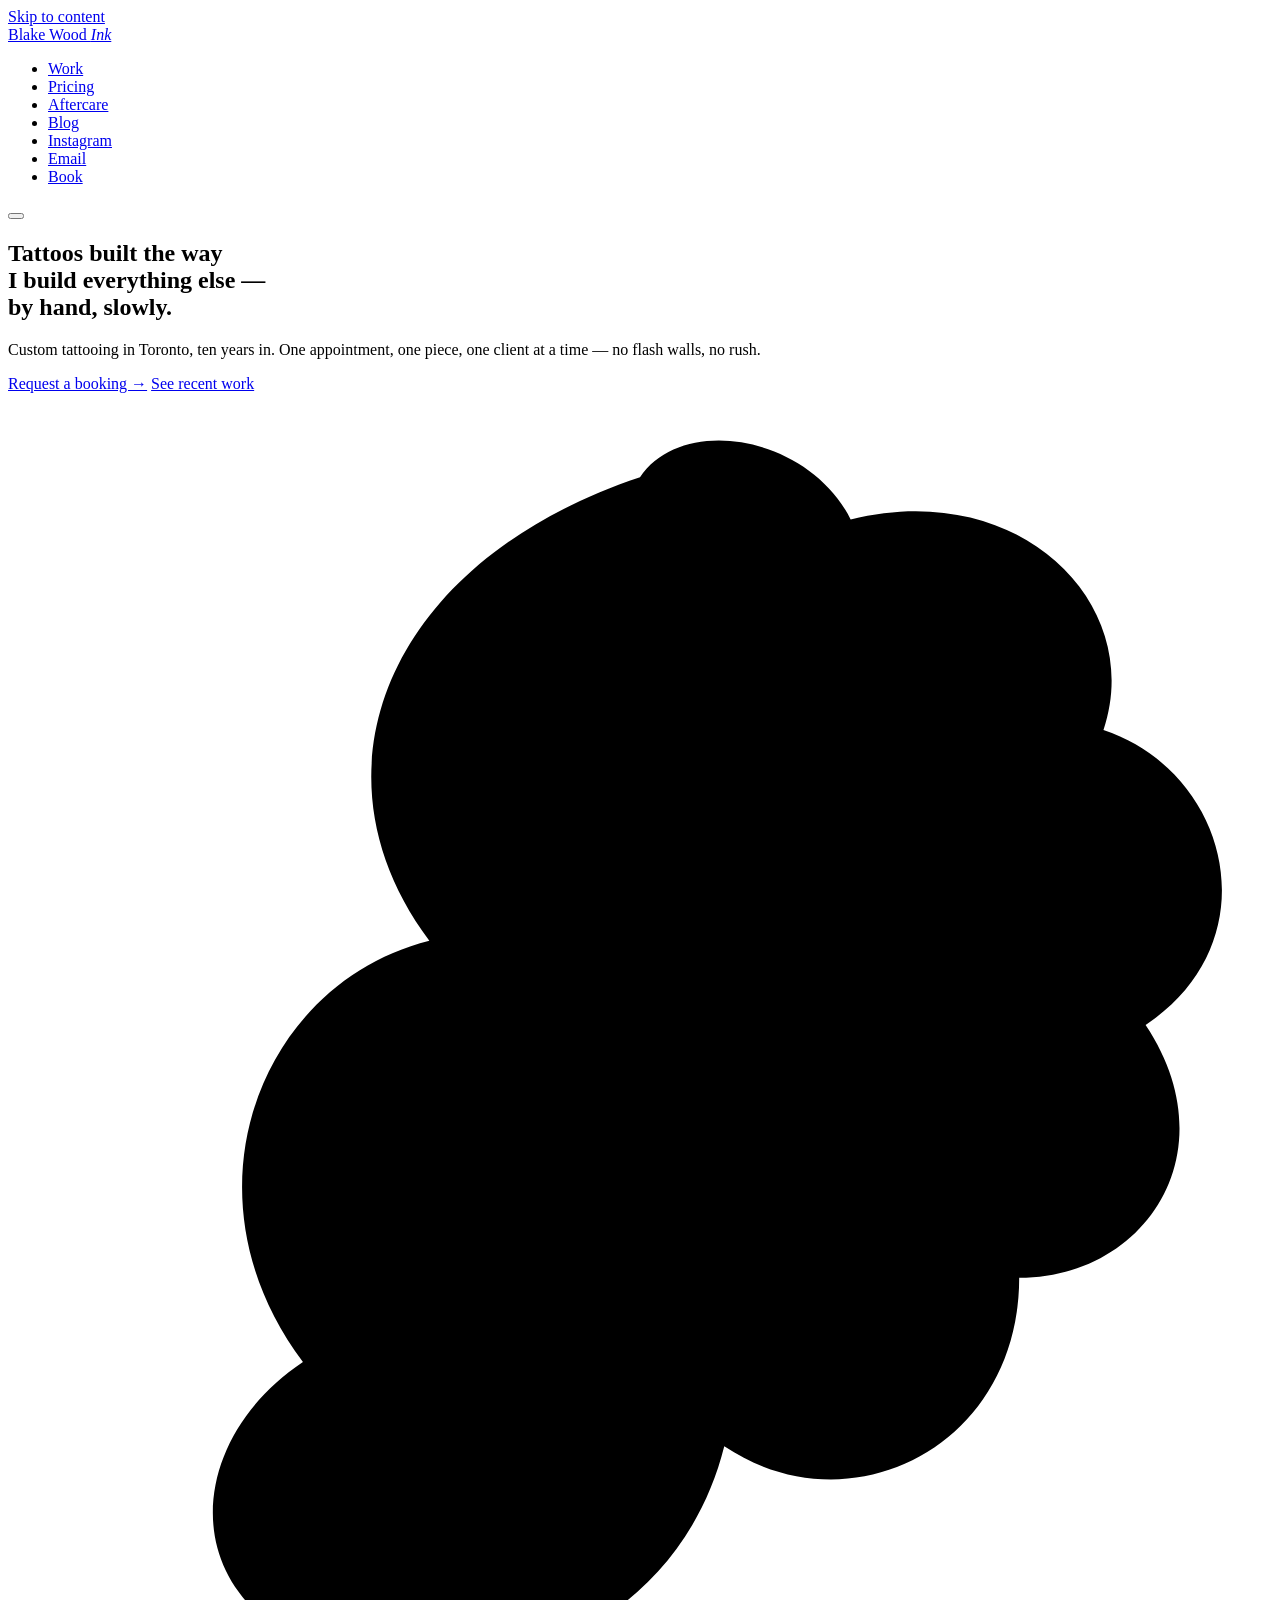
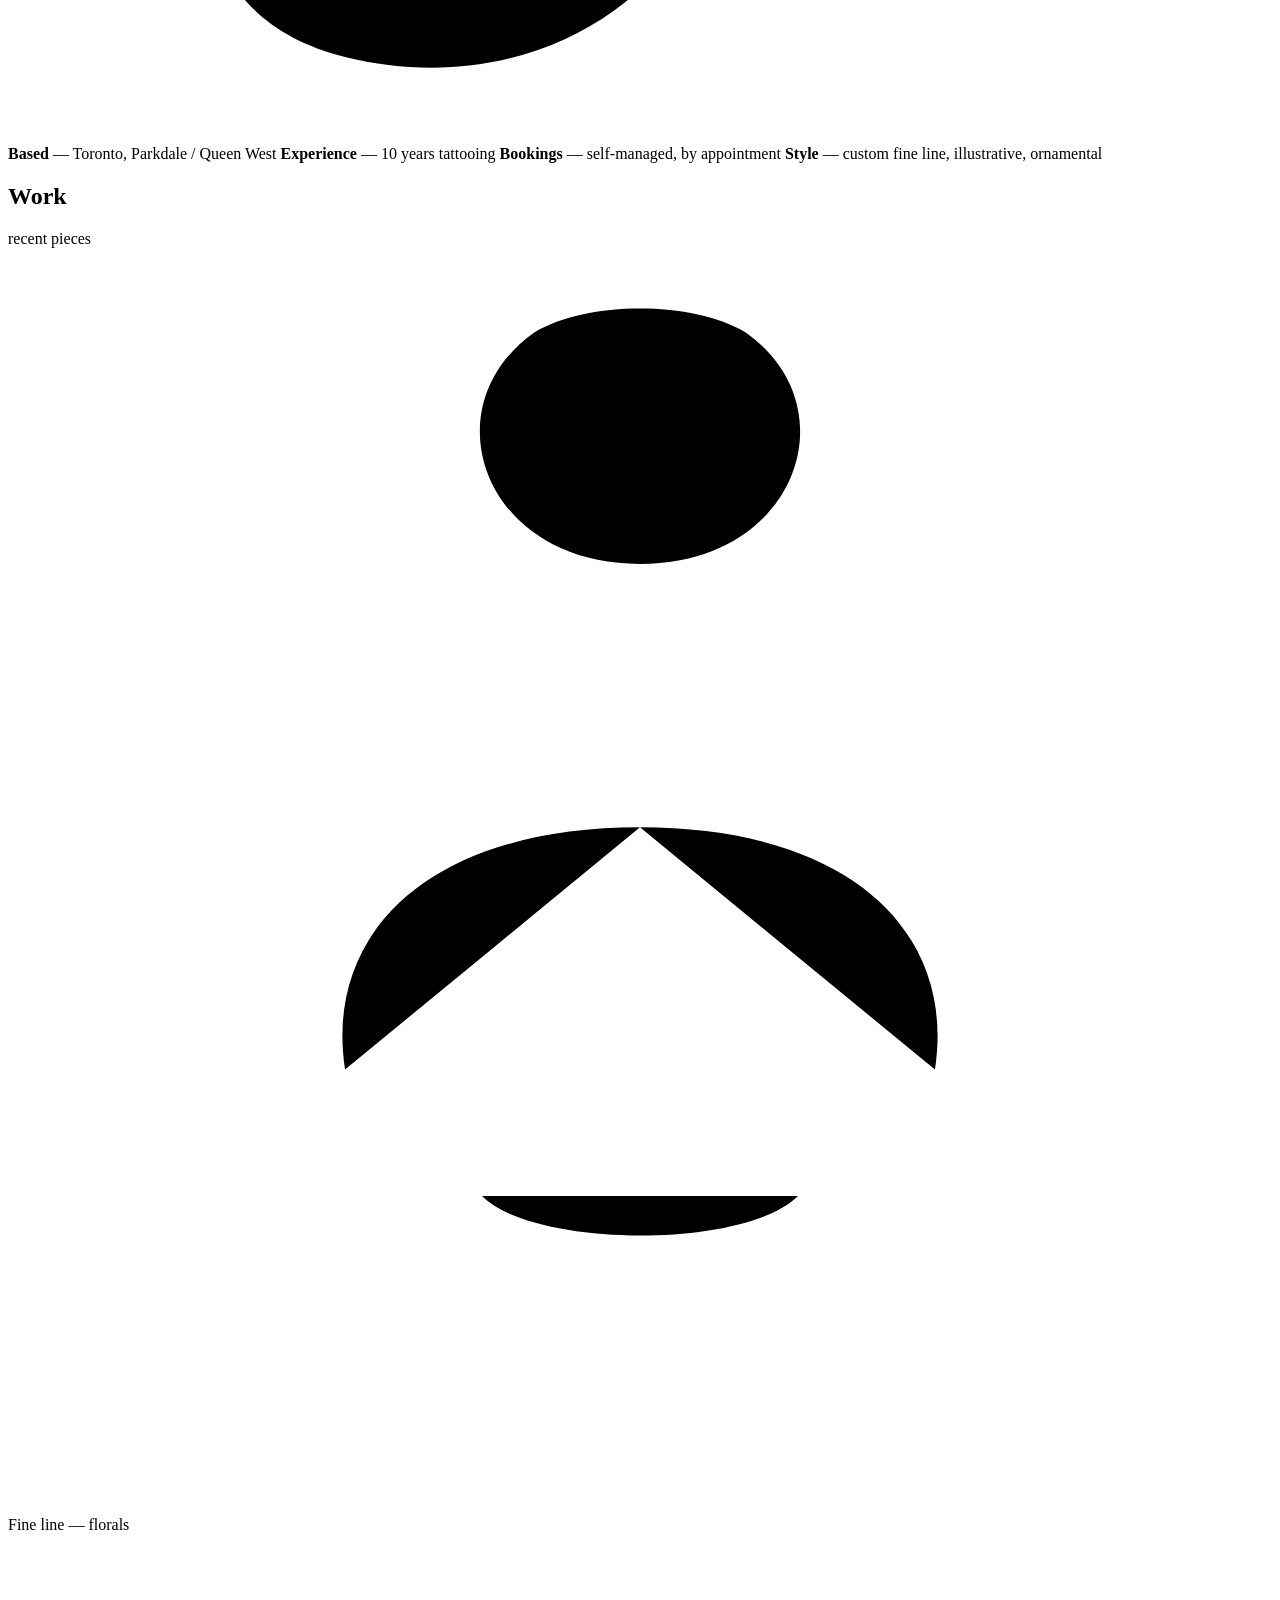
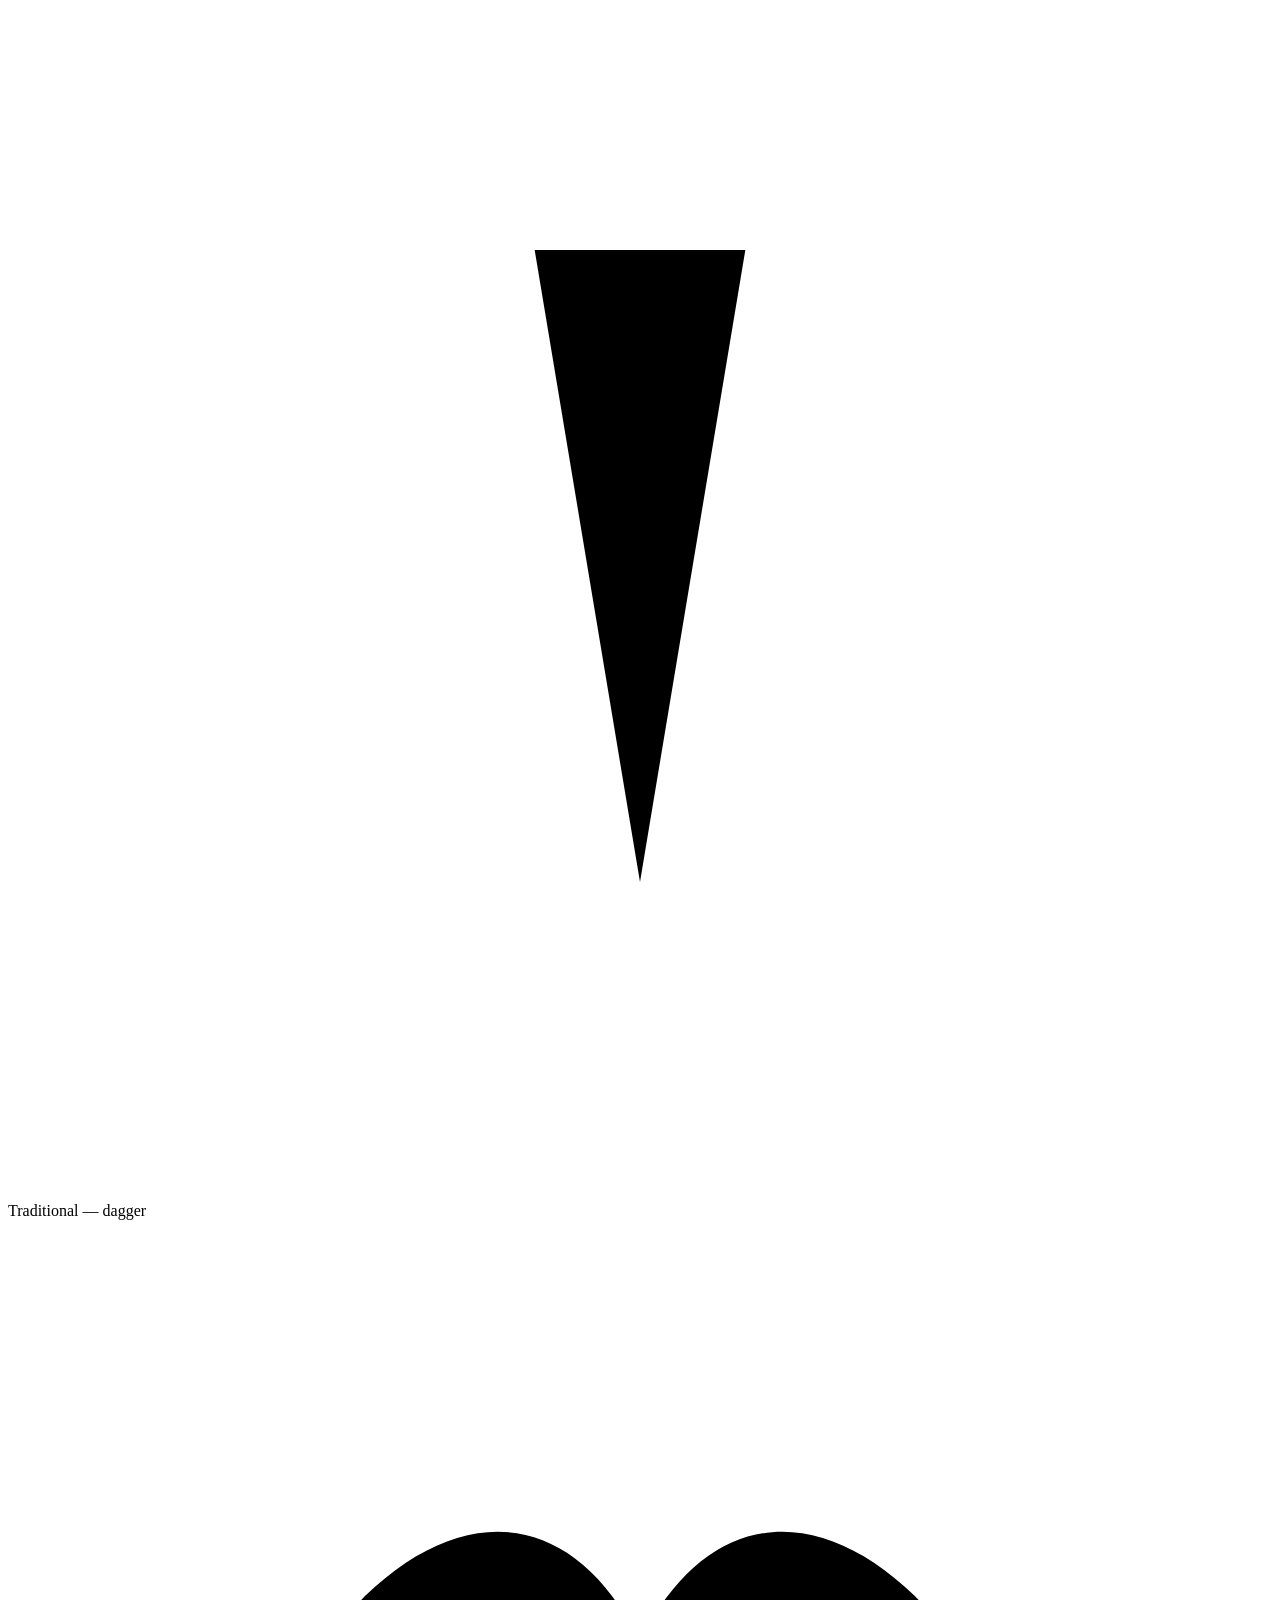
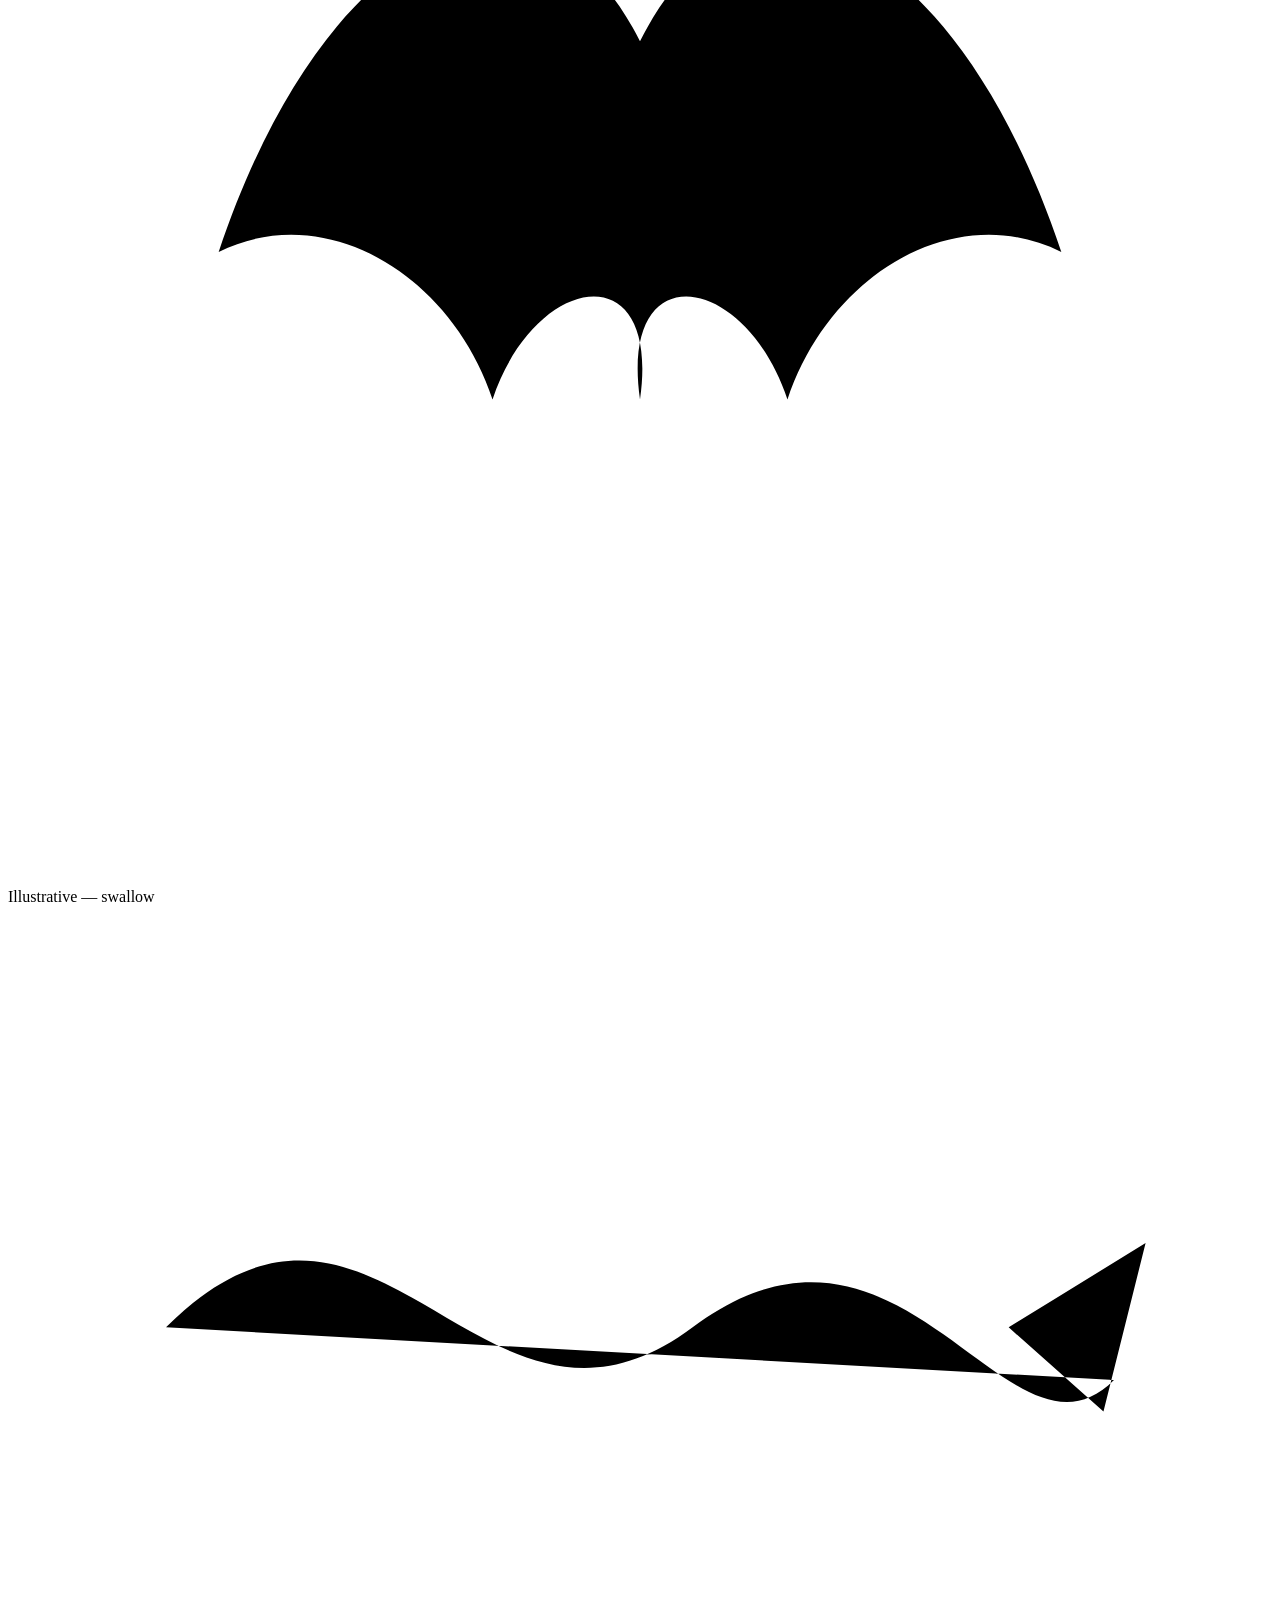
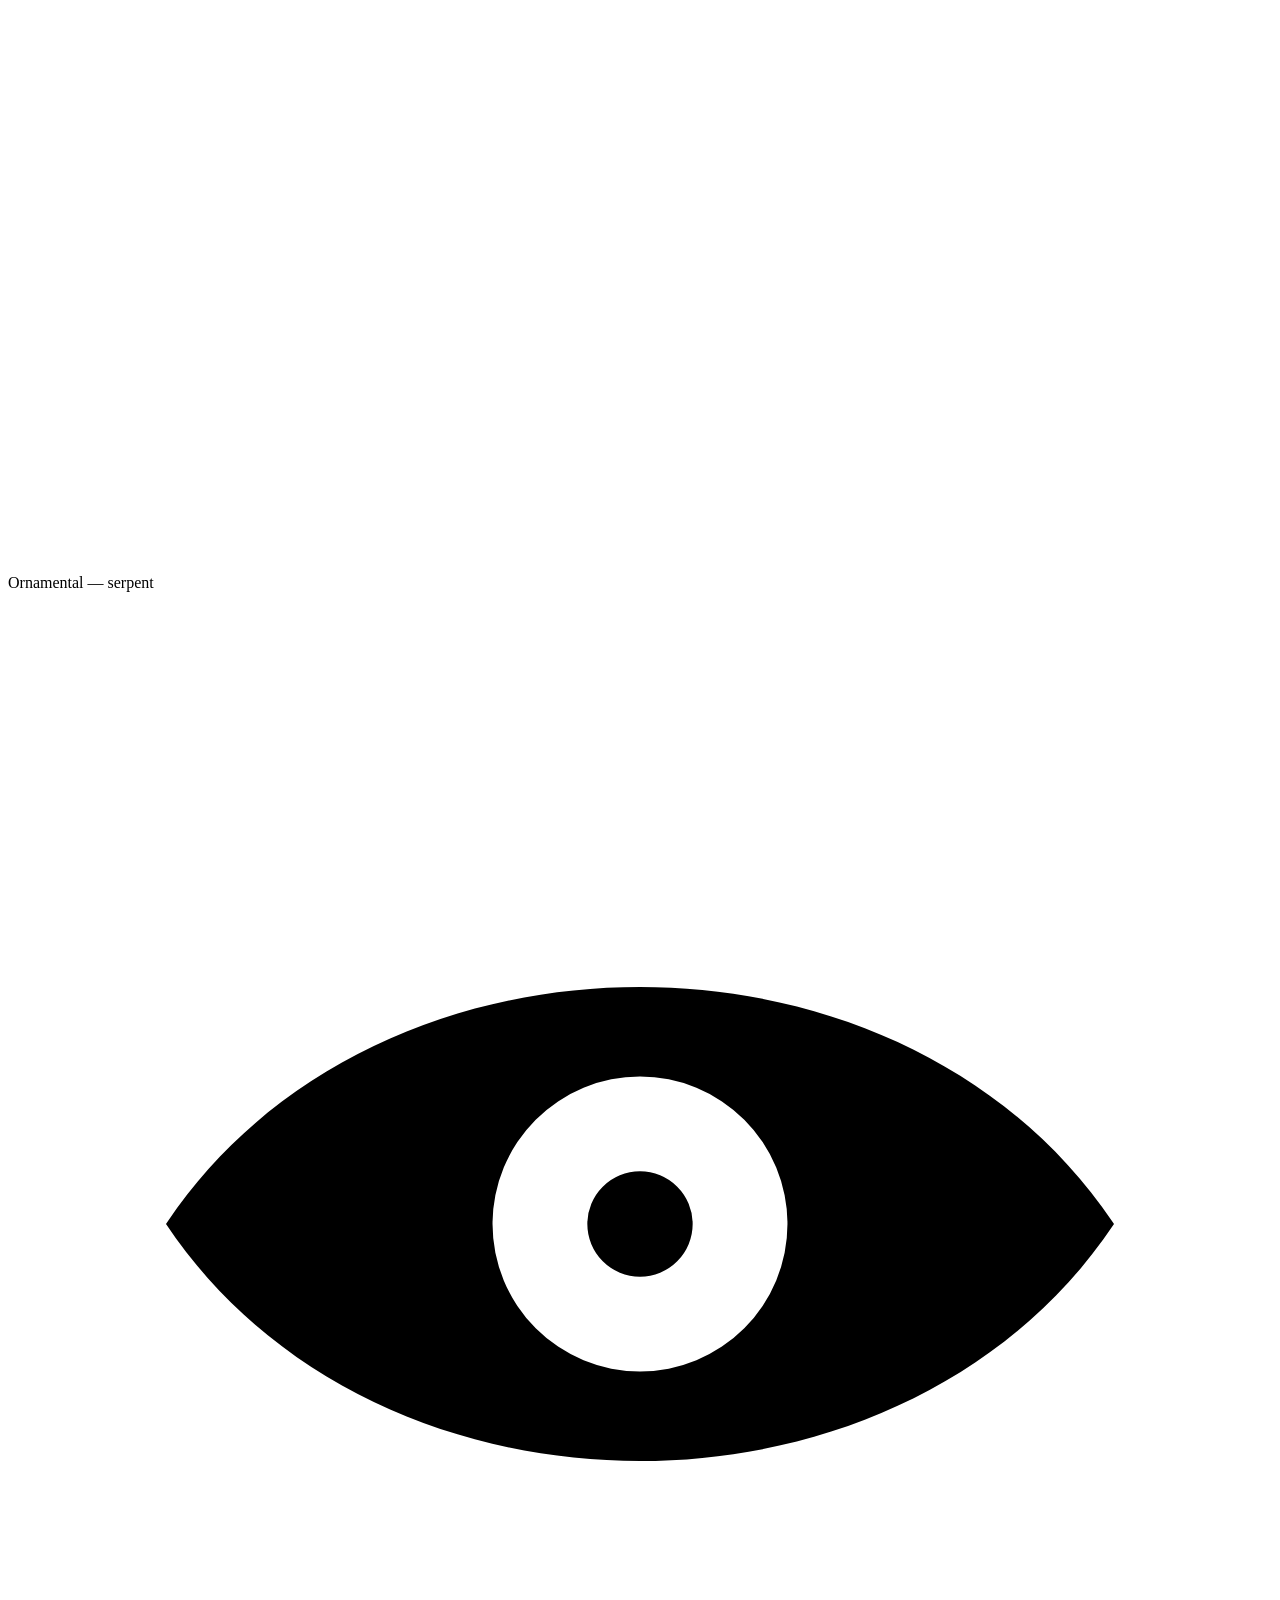
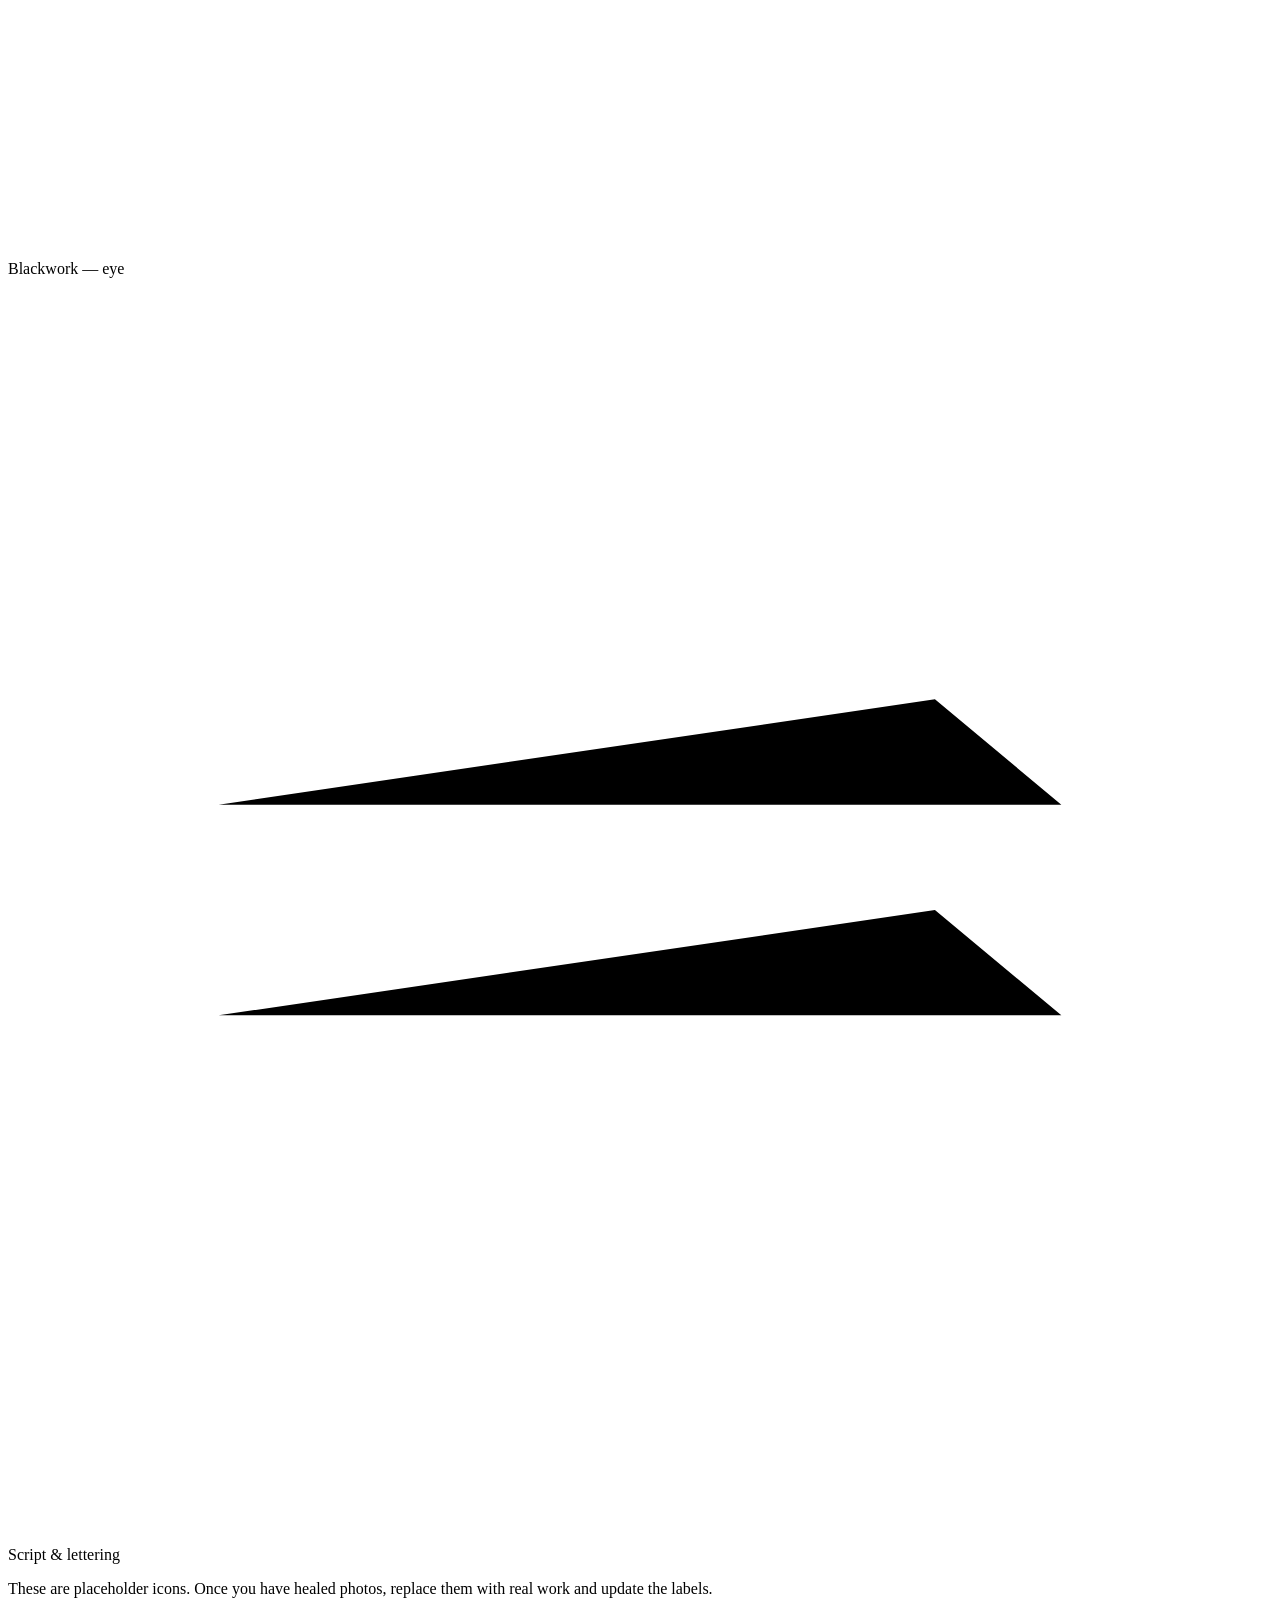
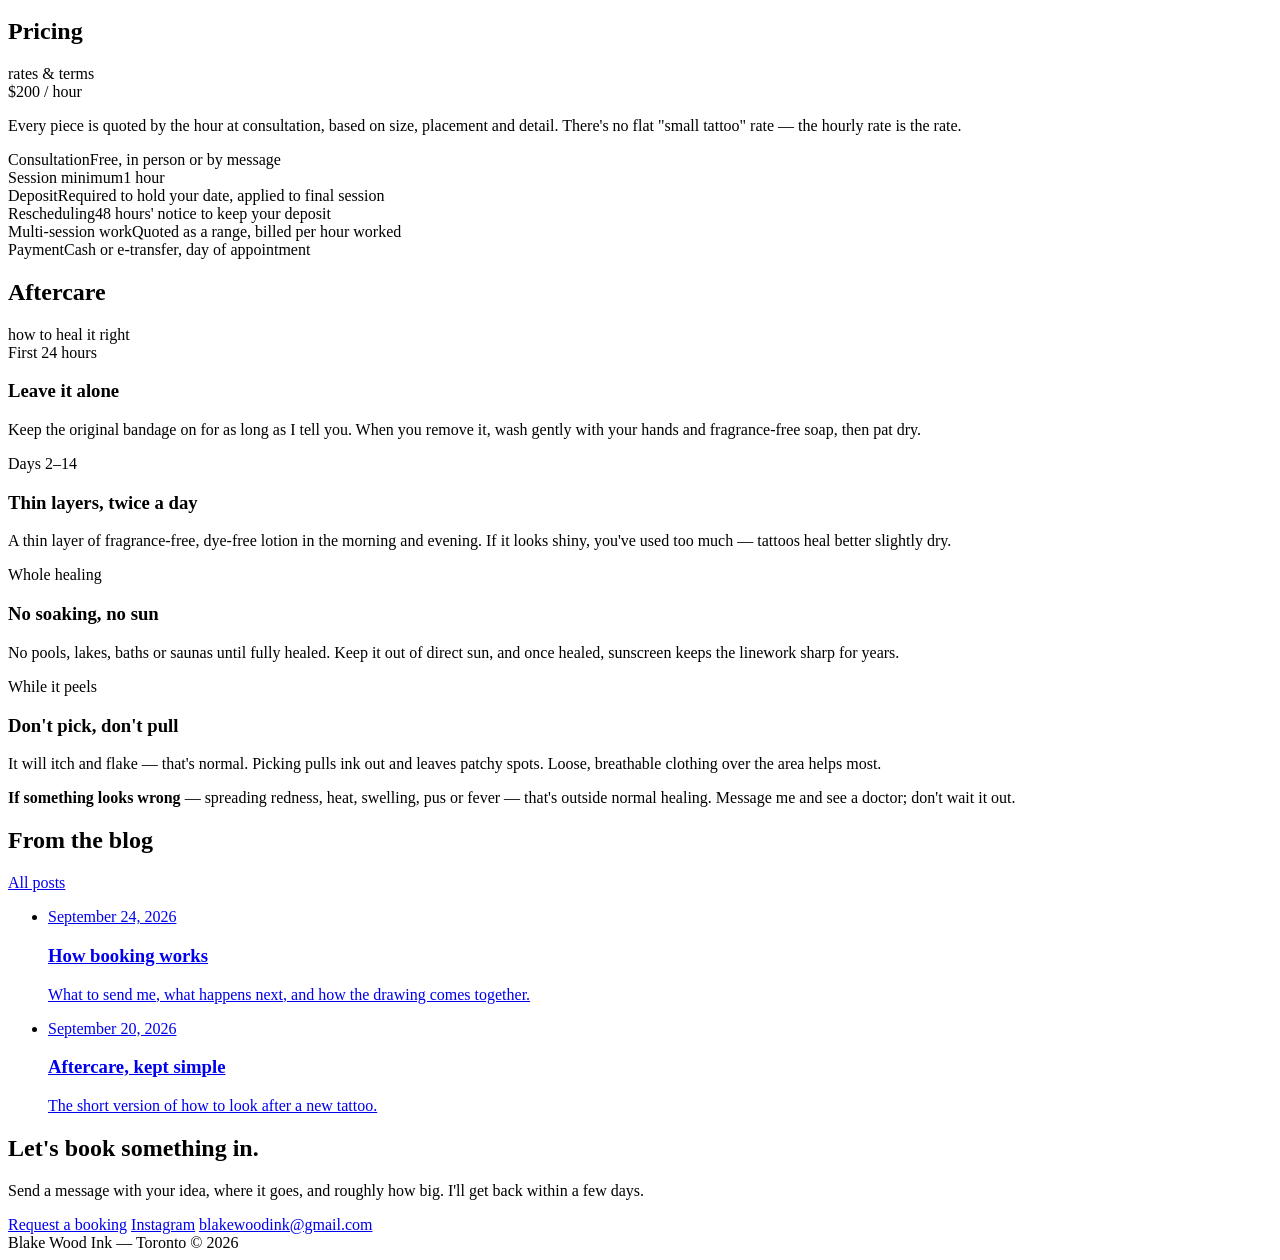
==== index.html @ bbadcd0b "Add files via upload Added pages in main folder" ====
<!doctype html>
<html lang="en">
<head>
  <meta charset="utf-8" />
  <meta name="viewport" content="width=device-width, initial-scale=1" />
  <title>Blake Wood Ink — Tattoo Artist, Toronto</title>
  <meta name="description" content="Custom tattoos by appointment in Toronto. Ten years tattooing, custom work only." />
  <link rel="icon" href="/_assets/favicon.svg" type="image/svg+xml" />
  <link href="https://fonts.googleapis.com/css2?family=Bodoni+Moda:opsz,wght@6..96,400;6..96,500&family=IBM+Plex+Mono:wght@400;500&display=swap" rel="stylesheet" />
  <link rel="stylesheet" href="/_assets/style.css" />
</head>
<body>
  <a class="skip" href="#main">Skip to content</a>

  <header class="site-header">
    <div class="nav">
      <a class="wordmark" href="/">Blake Wood <em>Ink</em></a>
      <nav>
        <ul class="nav-links" id="navLinks">
          <li><a href="#work">Work</a></li>
          <li><a href="#pricing">Pricing</a></li>
          <li><a href="#aftercare">Aftercare</a></li>
          <li><a href="/blog/">Blog</a></li>
          <li><a href="https://instagram.com/blakewoodink" target="_blank" rel="noopener">Instagram</a></li>
          <li><a href="mailto:blakewoodink@gmail.com">Email</a></li>
          <li><a class="book-link" href="/booking.html">Book</a></li>
        </ul>
      </nav>
      <button class="nav-toggle" id="navToggle" aria-label="Toggle menu" aria-expanded="false"><span></span><span></span><span></span></button>
    </div>
  </header>

  <main id="main">
    <!-- HERO -->
    <section class="hero">
      <div class="wrap hero-grid">
        <div>
          <h1>Tattoos built the way<br>I build everything else —<br><span class="accent">by hand, slowly.</span></h1>
          <p class="lede">Custom tattooing in Toronto, ten years in. One appointment, one piece, one client at a time — no flash walls, no rush.</p>
          <div class="hero-cta">
            <a class="btn btn-solid" href="/booking.html">Request a booking →</a>
            <a class="btn btn-outline" href="#work">See recent work</a>
          </div>
        </div>
        <div>
          <svg class="hero-art" viewBox="0 0 300 320" xmlns="http://www.w3.org/2000/svg">
            <path d="M150 20 C 90 40, 70 90, 100 130 C 60 140, 40 190, 70 230 C 40 250, 40 290, 80 300 C 120 310, 160 290, 170 250 C 200 270, 240 250, 240 210 C 270 210, 290 180, 270 150 C 300 130, 290 90, 260 80 C 270 50, 240 20, 200 30 C 190 10, 160 5, 150 20 Z"/>
            <path d="M150 20 C 150 90, 150 200, 150 300" stroke-dasharray="4 10" opacity="0.5"/>
            <path d="M105 105 c 8 -10 24 -10 32 0 c 8 -10 24 -10 32 0 c -4 16 -20 26 -32 32 c -12 -6 -28 -16 -32 -32 Z"/>
          </svg>
        </div>
      </div>
    </section>

    <div class="wrap">
      <div class="studio-note">
        <span><b>Based</b> — Toronto, Parkdale / Queen West</span>
        <span><b>Experience</b> — 10 years tattooing</span>
        <span><b>Bookings</b> — self-managed, by appointment</span>
        <span><b>Style</b> — custom fine line, illustrative, ornamental</span>
      </div>
    </div>

    <!-- GALLERY -->
    <section class="block" id="work">
      <div class="wrap">
        <div class="section-head">
          <h2>Work</h2>
          <span class="count">recent pieces</span>
        </div>
        <div class="gallery-grid">
          <div class="plate">
            <svg viewBox="0 0 120 120"><path d="M60 100 C60 70 60 55 60 30 M60 30 C45 30 40 15 50 8 C55 5 65 5 70 8 C80 15 75 30 60 30 Z M60 55 C40 55 30 65 32 78 M60 55 C80 55 90 65 88 78 M45 90 C50 95 70 95 75 90"/></svg>
            <span class="plate-label">Fine line — florals</span>
          </div>
          <div class="plate">
            <svg viewBox="0 0 120 120"><path d="M60 8 L60 90 M46 22 L74 22 M50 30 L70 30 L60 90 Z M60 90 L60 112 M52 112 L68 112"/></svg>
            <span class="plate-label">Traditional — dagger</span>
          </div>
          <div class="plate">
            <svg viewBox="0 0 120 120"><path d="M20 60 C30 30 50 20 60 40 C70 20 90 30 100 60 C90 55 78 62 74 74 C70 62 58 60 60 74 C62 60 50 62 46 74 C42 62 30 55 20 60 Z"/></svg>
            <span class="plate-label">Illustrative — swallow</span>
          </div>
          <div class="plate">
            <svg viewBox="0 0 120 120"><path d="M15 40 C35 20 45 55 65 40 C85 25 95 55 105 45 M95 40 L108 32 L104 48 Z"/></svg>
            <span class="plate-label">Ornamental — serpent</span>
          </div>
          <div class="plate">
            <svg viewBox="0 0 120 120"><path d="M15 60 C35 30 85 30 105 60 C85 90 35 90 15 60 Z M60 60 m-14 0 a14 14 0 1 0 28 0 a14 14 0 1 0 -28 0 M60 60 m-5 0 a5 5 0 1 0 10 0 a5 5 0 1 0 -10 0"/></svg>
            <span class="plate-label">Blackwork — eye</span>
          </div>
          <div class="plate">
            <svg viewBox="0 0 120 120"><path d="M20 50 L100 50 L88 40 M100 50 L88 60 M20 70 L100 70 L88 60 M20 70 L32 80 M20 50 L32 40"/></svg>
            <span class="plate-label">Script &amp; lettering</span>
          </div>
        </div>
        <p class="gallery-note">These are placeholder icons. Once you have healed photos, replace them with real work and update the labels.</p>
      </div>
    </section>

    <!-- PRICING -->
    <section class="block alt" id="pricing">
      <div class="wrap">
        <div class="section-head">
          <h2>Pricing</h2>
          <span class="count">rates &amp; terms</span>
        </div>
        <div class="price-panel">
          <div class="rate-card">
            <div class="rate">$200 <span>/ hour</span></div>
            <p>Every piece is quoted by the hour at consultation, based on size, placement and detail. There's no flat "small tattoo" rate — the hourly rate is the rate.</p>
          </div>
          <div class="ledger">
            <div class="ledger-row"><span class="item">Consultation</span><span class="detail">Free, in person or by message</span></div>
            <div class="ledger-row"><span class="item">Session minimum</span><span class="detail">1 hour</span></div>
            <div class="ledger-row"><span class="item">Deposit</span><span class="detail">Required to hold your date, applied to final session</span></div>
            <div class="ledger-row"><span class="item">Rescheduling</span><span class="detail">48 hours' notice to keep your deposit</span></div>
            <div class="ledger-row"><span class="item">Multi-session work</span><span class="detail">Quoted as a range, billed per hour worked</span></div>
            <div class="ledger-row"><span class="item">Payment</span><span class="detail">Cash or e-transfer, day of appointment</span></div>
          </div>
        </div>
      </div>
    </section>

    <!-- AFTERCARE -->
    <section class="block" id="aftercare">
      <div class="wrap">
        <div class="section-head">
          <h2>Aftercare</h2>
          <span class="count">how to heal it right</span>
        </div>
        <div class="aftercare-list">
          <div class="aftercare-item">
            <span class="tag">First 24 hours</span>
            <h3>Leave it alone</h3>
            <p>Keep the original bandage on for as long as I tell you. When you remove it, wash gently with your hands and fragrance-free soap, then pat dry.</p>
          </div>
          <div class="aftercare-item">
            <span class="tag">Days 2–14</span>
            <h3>Thin layers, twice a day</h3>
            <p>A thin layer of fragrance-free, dye-free lotion in the morning and evening. If it looks shiny, you've used too much — tattoos heal better slightly dry.</p>
          </div>
          <div class="aftercare-item">
            <span class="tag">Whole healing</span>
            <h3>No soaking, no sun</h3>
            <p>No pools, lakes, baths or saunas until fully healed. Keep it out of direct sun, and once healed, sunscreen keeps the linework sharp for years.</p>
          </div>
          <div class="aftercare-item">
            <span class="tag">While it peels</span>
            <h3>Don't pick, don't pull</h3>
            <p>It will itch and flake — that's normal. Picking pulls ink out and leaves patchy spots. Loose, breathable clothing over the area helps most.</p>
          </div>
        </div>
        <div class="aftercare-flag"><b>If something looks wrong</b> — spreading redness, heat, swelling, pus or fever — that's outside normal healing. Message me and see a doctor; don't wait it out.</div>
      </div>
    </section>

    <!-- BLOG -->
    <section class="block" id="blog">
      <div class="wrap">
        <div class="section-head">
          <h2>From the blog</h2>
          <a href="/blog/" class="count">All posts</a>
        </div>
        <ul class="posts">
          <li>
            <a href="/blog/how-booking-works.html">
              <time datetime="2026-09-24">September 24, 2026</time>
              <div>
                <h3>How booking works</h3>
                <p>What to send me, what happens next, and how the drawing comes together.</p>
              </div>
            </a>
          </li>
          <li>
            <a href="/blog/aftercare.html">
              <time datetime="2026-09-20">September 20, 2026</time>
              <div>
                <h3>Aftercare, kept simple</h3>
                <p>The short version of how to look after a new tattoo.</p>
              </div>
            </a>
          </li>
        </ul>
      </div>
    </section>

    <!-- CONTACT -->
    <section class="contact">
      <div class="wrap">
        <h2>Let's book something in.</h2>
        <p>Send a message with your idea, where it goes, and roughly how big. I'll get back within a few days.</p>
        <div class="contact-buttons">
          <a class="btn btn-solid" href="/booking.html">Request a booking</a>
          <a class="btn btn-outline" href="https://instagram.com/blakewoodink" target="_blank" rel="noopener">Instagram</a>
          <a class="btn btn-outline" href="mailto:blakewoodink@gmail.com">blakewoodink@gmail.com</a>
        </div>
      </div>
    </section>
  </main>

  <footer class="site-footer">
    <div class="wrap">
      <span>Blake Wood Ink — Toronto</span>
      <span>© <span id="year"></span></span>
    </div>
  </footer>

  <script>
    document.getElementById('year').textContent = new Date().getFullYear();
    var toggle = document.getElementById('navToggle');
    var links = document.getElementById('navLinks');
    toggle.addEventListener('click', function(){
      var open = links.classList.toggle('open');
      toggle.setAttribute('aria-expanded', open ? 'true' : 'false');
    });
    links.querySelectorAll('a').forEach(function(a){
      a.addEventListener('click', function(){ links.classList.remove('open'); toggle.setAttribute('aria-expanded','false'); });
    });
  </script>
</body>
</html>
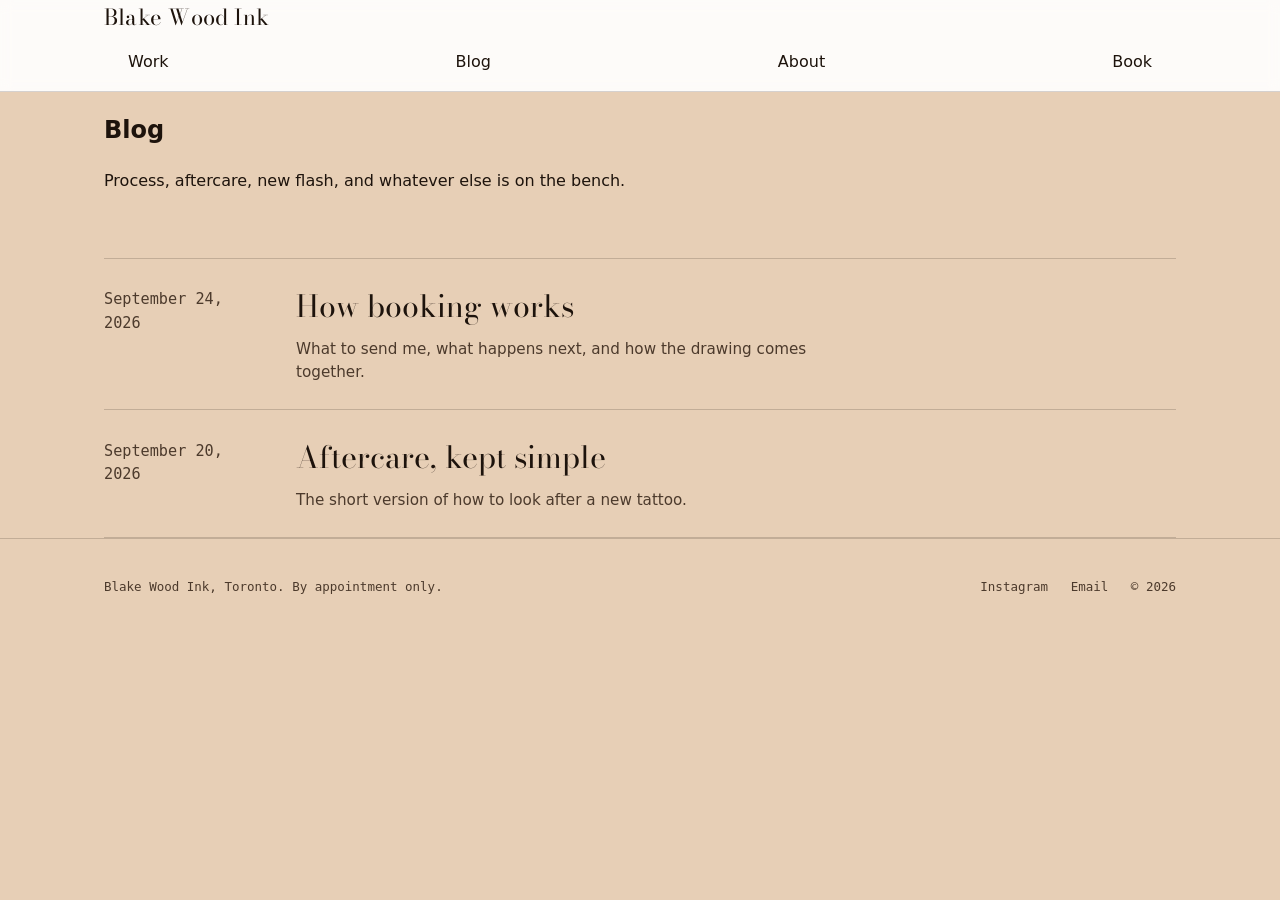
==== commit 245cd6b6: "Add files via upload" ====
--- a/index.html
+++ b/index.html
@@ -3,220 +3,66 @@
 <head>
   <meta charset="utf-8" />
   <meta name="viewport" content="width=device-width, initial-scale=1" />
-  <title>Blake Wood Ink — Tattoo Artist, Toronto</title>
-  <meta name="description" content="Custom tattoos by appointment in Toronto. Ten years tattooing, custom work only." />
+  <title>Blog | Blake Wood Ink</title>
+  <meta name="description" content="Notes from the studio: process, aftercare, flash and making." />
   <link rel="icon" href="/_assets/favicon.svg" type="image/svg+xml" />
-  <link href="https://fonts.googleapis.com/css2?family=Bodoni+Moda:opsz,wght@6..96,400;6..96,500&family=IBM+Plex+Mono:wght@400;500&display=swap" rel="stylesheet" />
+  <link href="https://fonts.googleapis.com/css2?family=Bodoni+Moda:opsz,wght@6..96,400;6..96,500&family=Hanken+Grotesk:wght@400;500&display=swap" rel="stylesheet" />
   <link rel="stylesheet" href="/_assets/style.css" />
 </head>
 <body>
   <a class="skip" href="#main">Skip to content</a>
 
   <header class="site-header">
-    <div class="nav">
-      <a class="wordmark" href="/">Blake Wood <em>Ink</em></a>
-      <nav>
-        <ul class="nav-links" id="navLinks">
-          <li><a href="#work">Work</a></li>
-          <li><a href="#pricing">Pricing</a></li>
-          <li><a href="#aftercare">Aftercare</a></li>
-          <li><a href="/blog/">Blog</a></li>
-          <li><a href="https://instagram.com/blakewoodink" target="_blank" rel="noopener">Instagram</a></li>
-          <li><a href="mailto:blakewoodink@gmail.com">Email</a></li>
-          <li><a class="book-link" href="/booking.html">Book</a></li>
-        </ul>
+    <div class="wrap">
+      <a class="wordmark" href="/">Blake Wood Ink</a>
+      <nav class="nav" aria-label="Main">
+        <a href="/work.html">Work</a>
+        <a href="/blog/" aria-current="page">Blog</a>
+        <a href="/about.html">About</a>
+        <a href="/booking.html">Book</a>
       </nav>
-      <button class="nav-toggle" id="navToggle" aria-label="Toggle menu" aria-expanded="false"><span></span><span></span><span></span></button>
     </div>
   </header>
 
   <main id="main">
-    <!-- HERO -->
-    <section class="hero">
-      <div class="wrap hero-grid">
-        <div>
-          <h1>Tattoos built the way<br>I build everything else —<br><span class="accent">by hand, slowly.</span></h1>
-          <p class="lede">Custom tattooing in Toronto, ten years in. One appointment, one piece, one client at a time — no flash walls, no rush.</p>
-          <div class="hero-cta">
-            <a class="btn btn-solid" href="/booking.html">Request a booking →</a>
-            <a class="btn btn-outline" href="#work">See recent work</a>
-          </div>
-        </div>
-        <div>
-          <svg class="hero-art" viewBox="0 0 300 320" xmlns="http://www.w3.org/2000/svg">
-            <path d="M150 20 C 90 40, 70 90, 100 130 C 60 140, 40 190, 70 230 C 40 250, 40 290, 80 300 C 120 310, 160 290, 170 250 C 200 270, 240 250, 240 210 C 270 210, 290 180, 270 150 C 300 130, 290 90, 260 80 C 270 50, 240 20, 200 30 C 190 10, 160 5, 150 20 Z"/>
-            <path d="M150 20 C 150 90, 150 200, 150 300" stroke-dasharray="4 10" opacity="0.5"/>
-            <path d="M105 105 c 8 -10 24 -10 32 0 c 8 -10 24 -10 32 0 c -4 16 -20 26 -32 32 c -12 -6 -28 -16 -32 -32 Z"/>
-          </svg>
-        </div>
-      </div>
+    <section class="page-intro wrap">
+      <h1>Blog</h1>
+      <p>Process, aftercare, new flash, and whatever else is on the bench.</p>
     </section>
 
-    <div class="wrap">
-      <div class="studio-note">
-        <span><b>Based</b> — Toronto, Parkdale / Queen West</span>
-        <span><b>Experience</b> — 10 years tattooing</span>
-        <span><b>Bookings</b> — self-managed, by appointment</span>
-        <span><b>Style</b> — custom fine line, illustrative, ornamental</span>
-      </div>
-    </div>
-
-    <!-- GALLERY -->
-    <section class="block" id="work">
-      <div class="wrap">
-        <div class="section-head">
-          <h2>Work</h2>
-          <span class="count">recent pieces</span>
-        </div>
-        <div class="gallery-grid">
-          <div class="plate">
-            <svg viewBox="0 0 120 120"><path d="M60 100 C60 70 60 55 60 30 M60 30 C45 30 40 15 50 8 C55 5 65 5 70 8 C80 15 75 30 60 30 Z M60 55 C40 55 30 65 32 78 M60 55 C80 55 90 65 88 78 M45 90 C50 95 70 95 75 90"/></svg>
-            <span class="plate-label">Fine line — florals</span>
-          </div>
-          <div class="plate">
-            <svg viewBox="0 0 120 120"><path d="M60 8 L60 90 M46 22 L74 22 M50 30 L70 30 L60 90 Z M60 90 L60 112 M52 112 L68 112"/></svg>
-            <span class="plate-label">Traditional — dagger</span>
-          </div>
-          <div class="plate">
-            <svg viewBox="0 0 120 120"><path d="M20 60 C30 30 50 20 60 40 C70 20 90 30 100 60 C90 55 78 62 74 74 C70 62 58 60 60 74 C62 60 50 62 46 74 C42 62 30 55 20 60 Z"/></svg>
-            <span class="plate-label">Illustrative — swallow</span>
-          </div>
-          <div class="plate">
-            <svg viewBox="0 0 120 120"><path d="M15 40 C35 20 45 55 65 40 C85 25 95 55 105 45 M95 40 L108 32 L104 48 Z"/></svg>
-            <span class="plate-label">Ornamental — serpent</span>
-          </div>
-          <div class="plate">
-            <svg viewBox="0 0 120 120"><path d="M15 60 C35 30 85 30 105 60 C85 90 35 90 15 60 Z M60 60 m-14 0 a14 14 0 1 0 28 0 a14 14 0 1 0 -28 0 M60 60 m-5 0 a5 5 0 1 0 10 0 a5 5 0 1 0 -10 0"/></svg>
-            <span class="plate-label">Blackwork — eye</span>
-          </div>
-          <div class="plate">
-            <svg viewBox="0 0 120 120"><path d="M20 50 L100 50 L88 40 M100 50 L88 60 M20 70 L100 70 L88 60 M20 70 L32 80 M20 50 L32 40"/></svg>
-            <span class="plate-label">Script &amp; lettering</span>
-          </div>
-        </div>
-        <p class="gallery-note">These are placeholder icons. Once you have healed photos, replace them with real work and update the labels.</p>
-      </div>
-    </section>
-
-    <!-- PRICING -->
-    <section class="block alt" id="pricing">
-      <div class="wrap">
-        <div class="section-head">
-          <h2>Pricing</h2>
-          <span class="count">rates &amp; terms</span>
-        </div>
-        <div class="price-panel">
-          <div class="rate-card">
-            <div class="rate">$200 <span>/ hour</span></div>
-            <p>Every piece is quoted by the hour at consultation, based on size, placement and detail. There's no flat "small tattoo" rate — the hourly rate is the rate.</p>
-          </div>
-          <div class="ledger">
-            <div class="ledger-row"><span class="item">Consultation</span><span class="detail">Free, in person or by message</span></div>
-            <div class="ledger-row"><span class="item">Session minimum</span><span class="detail">1 hour</span></div>
-            <div class="ledger-row"><span class="item">Deposit</span><span class="detail">Required to hold your date, applied to final session</span></div>
-            <div class="ledger-row"><span class="item">Rescheduling</span><span class="detail">48 hours' notice to keep your deposit</span></div>
-            <div class="ledger-row"><span class="item">Multi-session work</span><span class="detail">Quoted as a range, billed per hour worked</span></div>
-            <div class="ledger-row"><span class="item">Payment</span><span class="detail">Cash or e-transfer, day of appointment</span></div>
-          </div>
-        </div>
-      </div>
-    </section>
-
-    <!-- AFTERCARE -->
-    <section class="block" id="aftercare">
-      <div class="wrap">
-        <div class="section-head">
-          <h2>Aftercare</h2>
-          <span class="count">how to heal it right</span>
-        </div>
-        <div class="aftercare-list">
-          <div class="aftercare-item">
-            <span class="tag">First 24 hours</span>
-            <h3>Leave it alone</h3>
-            <p>Keep the original bandage on for as long as I tell you. When you remove it, wash gently with your hands and fragrance-free soap, then pat dry.</p>
-          </div>
-          <div class="aftercare-item">
-            <span class="tag">Days 2–14</span>
-            <h3>Thin layers, twice a day</h3>
-            <p>A thin layer of fragrance-free, dye-free lotion in the morning and evening. If it looks shiny, you've used too much — tattoos heal better slightly dry.</p>
-          </div>
-          <div class="aftercare-item">
-            <span class="tag">Whole healing</span>
-            <h3>No soaking, no sun</h3>
-            <p>No pools, lakes, baths or saunas until fully healed. Keep it out of direct sun, and once healed, sunscreen keeps the linework sharp for years.</p>
-          </div>
-          <div class="aftercare-item">
-            <span class="tag">While it peels</span>
-            <h3>Don't pick, don't pull</h3>
-            <p>It will itch and flake — that's normal. Picking pulls ink out and leaves patchy spots. Loose, breathable clothing over the area helps most.</p>
-          </div>
-        </div>
-        <div class="aftercare-flag"><b>If something looks wrong</b> — spreading redness, heat, swelling, pus or fever — that's outside normal healing. Message me and see a doctor; don't wait it out.</div>
-      </div>
-    </section>
-
-    <!-- BLOG -->
-    <section class="block" id="blog">
-      <div class="wrap">
-        <div class="section-head">
-          <h2>From the blog</h2>
-          <a href="/blog/" class="count">All posts</a>
-        </div>
-        <ul class="posts">
-          <li>
-            <a href="/blog/how-booking-works.html">
-              <time datetime="2026-09-24">September 24, 2026</time>
-              <div>
-                <h3>How booking works</h3>
-                <p>What to send me, what happens next, and how the drawing comes together.</p>
-              </div>
-            </a>
-          </li>
-          <li>
-            <a href="/blog/aftercare.html">
-              <time datetime="2026-09-20">September 20, 2026</time>
-              <div>
-                <h3>Aftercare, kept simple</h3>
-                <p>The short version of how to look after a new tattoo.</p>
-              </div>
-            </a>
-          </li>
-        </ul>
-      </div>
-    </section>
-
-    <!-- CONTACT -->
-    <section class="contact">
-      <div class="wrap">
-        <h2>Let's book something in.</h2>
-        <p>Send a message with your idea, where it goes, and roughly how big. I'll get back within a few days.</p>
-        <div class="contact-buttons">
-          <a class="btn btn-solid" href="/booking.html">Request a booking</a>
-          <a class="btn btn-outline" href="https://instagram.com/blakewoodink" target="_blank" rel="noopener">Instagram</a>
-          <a class="btn btn-outline" href="mailto:blakewoodink@gmail.com">blakewoodink@gmail.com</a>
-        </div>
-      </div>
+    <section class="section wrap" style="padding-top: 3rem">
+      <ul class="posts">
+        <li>
+          <a href="how-booking-works.html">
+            <time datetime="2026-09-24">September 24, 2026</time>
+            <div>
+              <h3>How booking works</h3>
+              <p>What to send me, what happens next, and how the drawing comes together.</p>
+            </div>
+          </a>
+        </li>
+        <li>
+          <a href="aftercare.html">
+            <time datetime="2026-09-20">September 20, 2026</time>
+            <div>
+              <h3>Aftercare, kept simple</h3>
+              <p>The short version of how to look after a new tattoo.</p>
+            </div>
+          </a>
+        </li>
+      </ul>
     </section>
   </main>
 
   <footer class="site-footer">
     <div class="wrap">
-      <span>Blake Wood Ink — Toronto</span>
-      <span>© <span id="year"></span></span>
+      <p>Blake Wood Ink, Toronto. By appointment only.</p>
+      <p>
+        <a href="https://instagram.com/blakewoodink">Instagram</a>
+        &nbsp;&nbsp;<a href="mailto:blakewoodink@gmail.com">Email</a>
+        &nbsp;&nbsp;© 2026
+      </p>
     </div>
   </footer>
-
-  <script>
-    document.getElementById('year').textContent = new Date().getFullYear();
-    var toggle = document.getElementById('navToggle');
-    var links = document.getElementById('navLinks');
-    toggle.addEventListener('click', function(){
-      var open = links.classList.toggle('open');
-      toggle.setAttribute('aria-expanded', open ? 'true' : 'false');
-    });
-    links.querySelectorAll('a').forEach(function(a){
-      a.addEventListener('click', function(){ links.classList.remove('open'); toggle.setAttribute('aria-expanded','false'); });
-    });
-  </script>
 </body>
 </html>
--- a/_assets/style.css
+++ b/_assets/style.css
@@ -0,0 +1,570 @@
+/* Tokens ------------------------------------------------------------ */
+:root {
+  --bg: #e7cfb6;
+  --bg-soft: #f2e3d1;
+  --bg-deep: #d4b28f;
+  --ink: #1d130c;
+  --ink-soft: #4c3a2c;
+  --accent: #6c3420;
+  --accent-soft: #a9694a;
+  --line: rgba(29, 19, 12, 0.18);
+  --line-strong: rgba(29, 19, 12, 0.32);
+
+  --font-display: 'Bodoni Moda', 'Instrument Serif', Georgia, serif;
+  --font-mono: 'IBM Plex Mono', ui-monospace, Menlo, monospace;
+  --font-body: 'IBM Plex Sans', system-ui, -apple-system, 'Segoe UI', sans-serif;
+
+  --radius: 2px;
+}
+
+@media (prefers-color-scheme: dark) {
+  :root:not([data-theme="light"]) {
+    --bg: #241811;
+    --bg-soft: #2d1f16;
+    --bg-deep: #190f0a;
+    --ink: #f0e1d1;
+    --ink-soft: #cdb298;
+    --accent: #dc9c78;
+    --accent-soft: #8c5a3e;
+    --line: rgba(240, 225, 209, 0.16);
+    --line-strong: rgba(240, 225, 209, 0.3);
+  }
+}
+
+:root[data-theme="dark"] {
+  --bg: #241811;
+  --bg-soft: #2d1f16;
+  --bg-deep: #190f0a;
+  --ink: #f0e1d1;
+  --ink-soft: #cdb298;
+  --accent: #dc9c78;
+  --accent-soft: #8c5a3e;
+  --line: rgba(240, 225, 209, 0.16);
+  --line-strong: rgba(240, 225, 209, 0.3);
+}
+
+/* Base -------------------------------------------------------------- */
+* { box-sizing: border-box; }
+html { scroll-behavior: smooth; -webkit-text-size-adjust: 100%; }
+body {
+  margin: 0;
+  background: var(--bg);
+  color: var(--ink);
+  font-family: var(--font-body);
+  font-size: 16px;
+  line-height: 1.55;
+  -webkit-font-smoothing: antialiased;
+}
+img { max-width: 100%; display: block; height: auto; }
+a { color: inherit; text-decoration: none; }
+.wrap { max-width: 1120px; margin: 0 auto; padding: 0 24px; }
+section { position: relative; }
+.skip { position: absolute; left: -999px; }
+.skip:focus { left: 1rem; top: 1rem; background: var(--bg); padding: .5rem 1rem; z-index: 10; }
+
+/* Header / Nav --------------------------------------------------- */
+.site-header {
+  position: sticky;
+  top: 0;
+  z-index: 40;
+  background: color-mix(in srgb, #ffffff 92%, transparent);
+  backdrop-filter: blur(6px);
+  border-bottom: 1px solid var(--line);
+}
+
+.nav {
+  display: flex;
+  align-items: center;
+  justify-content: space-between;
+  padding: 16px 24px;
+}
+
+.wordmark {
+  font-family: var(--font-display);
+  font-size: 22px;
+  letter-spacing: 0.01em;
+  text-decoration: none;
+  color: var(--ink);
+  font-weight: 400;
+}
+
+.wordmark em { font-style: italic; color: var(--accent); }
+
+.nav-links {
+  display: flex;
+  gap: 28px;
+  align-items: center;
+  list-style: none;
+  margin: 0;
+  padding: 0;
+  font-family: var(--font-mono);
+  font-size: 13px;
+}
+
+.nav-links a {
+  text-decoration: none;
+  color: var(--ink-soft);
+  border-bottom: 1px solid transparent;
+  padding-bottom: 2px;
+  transition: color 0.15s, border-color 0.15s;
+}
+
+.nav-links a:hover {
+  color: var(--ink);
+  border-color: var(--line-strong);
+}
+
+.nav-links .book-link {
+  color: var(--ink);
+  background: #ffffff;
+  padding: 8px 14px;
+  border-radius: var(--radius);
+  border: 1px solid var(--ink);
+}
+
+.nav-links .book-link:hover {
+  background: var(--accent);
+  border-color: var(--accent);
+  color: #ffffff;
+}
+
+.nav-toggle {
+  display: none;
+  background: none;
+  border: 1px solid var(--line-strong);
+  border-radius: var(--radius);
+  width: 40px;
+  height: 36px;
+  cursor: pointer;
+  color: var(--ink);
+}
+
+.nav-toggle span {
+  display: block;
+  width: 18px;
+  height: 1.5px;
+  background: var(--ink);
+  margin: 3px auto;
+}
+
+@media (max-width: 760px) {
+  .nav-links {
+    position: absolute;
+    top: 100%;
+    left: 0;
+    right: 0;
+    flex-direction: column;
+    align-items: stretch;
+    gap: 0;
+    background: #ffffff;
+    border-bottom: 1px solid var(--line);
+    max-height: 0;
+    overflow: hidden;
+    transition: max-height 0.25s ease;
+  }
+  .nav-links.open { max-height: 400px; }
+  .nav-links li { border-top: 1px solid var(--line); }
+  .nav-links a { display: block; padding: 16px 24px; border-bottom: none; }
+  .nav-links .book-link { margin: 16px 24px; display: inline-block; }
+  .nav-toggle { display: block; }
+}
+
+/* Hero ----------------------------------------------------------- */
+.hero { padding: 64px 0 88px; overflow: hidden; }
+
+.hero-grid {
+  display: grid;
+  grid-template-columns: 1.3fr 1fr;
+  gap: 48px;
+  align-items: center;
+}
+
+.hero h1 {
+  font-family: var(--font-display);
+  font-weight: 400;
+  font-size: clamp(40px, 6.4vw, 74px);
+  line-height: 1.04;
+  letter-spacing: -0.01em;
+  margin: 0 0 22px;
+}
+
+.hero h1 .accent { font-style: italic; color: var(--accent); }
+
+.hero p.lede {
+  max-width: 46ch;
+  font-size: 18px;
+  color: var(--ink-soft);
+  margin: 0 0 32px;
+}
+
+.hero-cta { display: flex; flex-wrap: wrap; gap: 14px; }
+
+.btn {
+  font-family: var(--font-mono);
+  font-size: 13.5px;
+  text-decoration: none;
+  padding: 13px 22px;
+  border-radius: var(--radius);
+  border: 1px solid var(--ink);
+  display: inline-flex;
+  align-items: center;
+  gap: 8px;
+  transition: transform 0.15s ease, background 0.15s ease, color 0.15s ease;
+}
+
+.btn-solid {
+  background: #ffffff;
+  color: var(--ink);
+  border-color: var(--ink);
+}
+
+.btn-solid:hover {
+  background: var(--accent);
+  border-color: var(--accent);
+  color: #ffffff;
+  transform: translateY(-1px);
+}
+
+.btn-outline {
+  background: transparent;
+  color: var(--ink);
+  border-color: var(--ink);
+}
+
+.btn-outline:hover {
+  background: #ffffff;
+  color: var(--ink);
+  border-color: var(--ink);
+  transform: translateY(-1px);
+}
+
+.hero-art {
+  width: 100%;
+  height: auto;
+  color: var(--accent);
+}
+
+.hero-art path {
+  fill: none;
+  stroke: currentColor;
+  stroke-width: 1.6;
+  stroke-linecap: round;
+  stroke-linejoin: round;
+  stroke-dasharray: 1400;
+  stroke-dashoffset: 1400;
+  animation: draw 2.4s cubic-bezier(0.2, 0.6, 0.2, 1) forwards;
+}
+
+@media (prefers-reduced-motion: reduce) {
+  .hero-art path { animation: none; stroke-dashoffset: 0; }
+}
+
+@keyframes draw { to { stroke-dashoffset: 0; } }
+
+@media (max-width: 860px) {
+  .hero-grid { grid-template-columns: 1fr; }
+  .hero-art { max-width: 260px; margin: 0 auto; }
+}
+
+.studio-note {
+  border-top: 1px solid var(--line);
+  border-bottom: 1px solid var(--line);
+  padding: 22px 0;
+  font-family: var(--font-mono);
+  font-size: 13px;
+  color: var(--ink-soft);
+  display: flex;
+  flex-wrap: wrap;
+  gap: 10px 28px;
+}
+
+.studio-note span { white-space: nowrap; }
+.studio-note b { color: var(--ink); font-weight: 500; }
+
+/* Section heads ------------------------------------------------- */
+.section-head {
+  display: flex;
+  align-items: baseline;
+  justify-content: space-between;
+  gap: 24px;
+  margin-bottom: 36px;
+}
+
+.section-head h2 {
+  font-family: var(--font-display);
+  font-weight: 400;
+  font-size: clamp(30px, 4vw, 42px);
+  margin: 0;
+}
+
+.section-head .count {
+  font-family: var(--font-mono);
+  font-size: 13px;
+  color: var(--ink-soft);
+  white-space: nowrap;
+}
+
+section.block { padding: 80px 0; }
+section.block.alt { background: var(--bg-soft); border-top: 1px solid var(--line); border-bottom: 1px solid var(--line); }
+
+/* Gallery -------------------------------------------------------- */
+.gallery-grid {
+  display: grid;
+  grid-template-columns: repeat(3, 1fr);
+  gap: 20px;
+}
+
+@media (max-width: 860px) { .gallery-grid { grid-template-columns: repeat(2, 1fr); } }
+@media (max-width: 560px) { .gallery-grid { grid-template-columns: 1fr; } }
+
+.plate {
+  background: var(--bg);
+  border: 1px solid var(--line-strong);
+  border-radius: var(--radius);
+  padding: 28px 20px 20px;
+  display: flex;
+  flex-direction: column;
+  align-items: center;
+  gap: 18px;
+  transition: transform 0.18s ease, box-shadow 0.18s ease;
+}
+
+section.block.alt .plate { background: var(--bg-soft); }
+.plate:hover { transform: translateY(-3px); }
+
+.plate svg {
+  width: 100%;
+  max-width: 120px;
+  height: 120px;
+  color: var(--accent);
+}
+
+.plate svg path,
+.plate svg circle,
+.plate svg ellipse {
+  fill: none;
+  stroke: currentColor;
+  stroke-width: 2;
+  stroke-linecap: round;
+  stroke-linejoin: round;
+}
+
+.plate .plate-label {
+  font-family: var(--font-mono);
+  font-size: 12px;
+  letter-spacing: 0.02em;
+  color: var(--ink-soft);
+  border-top: 1px dashed var(--line-strong);
+  padding-top: 12px;
+  width: 100%;
+  text-align: center;
+}
+
+.gallery-note {
+  margin-top: 28px;
+  font-size: 14px;
+  color: var(--ink-soft);
+  max-width: 60ch;
+}
+
+/* Pricing -------------------------------------------------------- */
+.price-panel {
+  display: grid;
+  grid-template-columns: 1fr 1fr;
+  gap: 56px;
+}
+
+@media (max-width: 860px) { .price-panel { grid-template-columns: 1fr; gap: 36px; } }
+
+.rate-card {
+  background: #ffffff;
+  color: var(--ink);
+  padding: 38px 32px;
+  border-radius: var(--radius);
+  border: 1px solid var(--line-strong);
+}
+
+.rate-card .rate {
+  font-family: var(--font-display);
+  font-size: 56px;
+  line-height: 1;
+}
+
+.rate-card .rate span {
+  font-family: var(--font-mono);
+  font-size: 16px;
+  color: var(--accent);
+}
+
+.rate-card p {
+  color: var(--ink-soft);
+  font-size: 14px;
+  margin-top: 14px;
+  max-width: 34ch;
+}
+
+.ledger { border-top: 1px solid var(--line-strong); }
+
+.ledger-row {
+  display: flex;
+  justify-content: space-between;
+  gap: 16px;
+  padding: 16px 0;
+  border-bottom: 1px solid var(--line);
+  font-family: var(--font-mono);
+  font-size: 14px;
+}
+
+.ledger-row .item { color: var(--ink); }
+.ledger-row .detail { color: var(--ink-soft); text-align: right; }
+
+/* Aftercare ----------------------------------------------------- */
+.aftercare-list {
+  display: grid;
+  grid-template-columns: repeat(2, 1fr);
+  gap: 1px;
+  background: var(--line-strong);
+  border: 1px solid var(--line-strong);
+}
+
+@media (max-width: 700px) { .aftercare-list { grid-template-columns: 1fr; } }
+
+.aftercare-item {
+  background: var(--bg-soft);
+  padding: 28px;
+}
+
+section.block:not(.alt) .aftercare-item { background: var(--bg); }
+
+.aftercare-item .tag {
+  font-family: var(--font-mono);
+  font-size: 12px;
+  color: var(--accent);
+  margin-bottom: 10px;
+  display: block;
+}
+
+.aftercare-item h3 {
+  font-family: var(--font-display);
+  font-weight: 400;
+  font-size: 22px;
+  margin: 0 0 10px;
+}
+
+.aftercare-item p {
+  font-size: 14.5px;
+  color: var(--ink-soft);
+  margin: 0;
+}
+
+.aftercare-flag {
+  margin-top: 28px;
+  padding: 18px 20px;
+  border: 1px solid var(--accent);
+  border-radius: var(--radius);
+  font-size: 14px;
+  color: var(--ink);
+}
+
+.aftercare-flag b { color: var(--accent); }
+
+/* Blog ---------------------------------------------------------- */
+.posts {
+  list-style: none;
+  margin: 0;
+  padding: 0;
+}
+
+.posts li {
+  border-top: 1px solid var(--line);
+}
+
+.posts li:last-child {
+  border-bottom: 1px solid var(--line);
+}
+
+.posts a {
+  display: grid;
+  gap: 0.25rem 2rem;
+  padding-block: 1.5rem;
+  text-decoration: none;
+}
+
+@media (min-width: 44rem) {
+  .posts a { grid-template-columns: 10rem 1fr; }
+}
+
+.posts time {
+  color: var(--ink-soft);
+  font-size: 0.95rem;
+  padding-top: 0.35rem;
+  font-family: var(--font-mono);
+}
+
+.posts h3 {
+  font-size: clamp(1.4rem, 3vw, 1.9rem);
+  font-family: var(--font-display);
+  font-weight: 400;
+  margin: 0;
+}
+
+.posts a:hover h3 { color: var(--accent); }
+
+.posts p {
+  margin: 0.5rem 0 0;
+  color: var(--ink-soft);
+  max-width: 36rem;
+  font-size: 0.95rem;
+}
+
+/* Contact / Footer ------------------------------------------------ */
+.contact {
+  padding: 90px 0 60px;
+  text-align: center;
+}
+
+.contact h2 {
+  font-family: var(--font-display);
+  font-weight: 400;
+  font-size: clamp(32px, 5vw, 50px);
+  margin: 0 0 18px;
+}
+
+.contact p {
+  color: var(--ink-soft);
+  max-width: 50ch;
+  margin: 0 auto 36px;
+}
+
+.contact-buttons {
+  display: flex;
+  justify-content: center;
+  flex-wrap: wrap;
+  gap: 14px;
+}
+
+.site-footer {
+  border-top: 1px solid var(--line);
+  padding: 26px 0 40px;
+  font-family: var(--font-mono);
+  font-size: 12.5px;
+  color: var(--ink-soft);
+  display: flex;
+  justify-content: space-between;
+  flex-wrap: wrap;
+  gap: 10px;
+}
+
+.site-footer .wrap {
+  display: flex;
+  justify-content: space-between;
+  flex-wrap: wrap;
+  gap: 10px;
+  width: 100%;
+}
+
+/* Utilities ------------------------------------------------------ */
+@media (max-width: 860px) {
+  .hero-cta { flex-direction: column; }
+  .btn { width: 100%; justify-content: center; }
+}
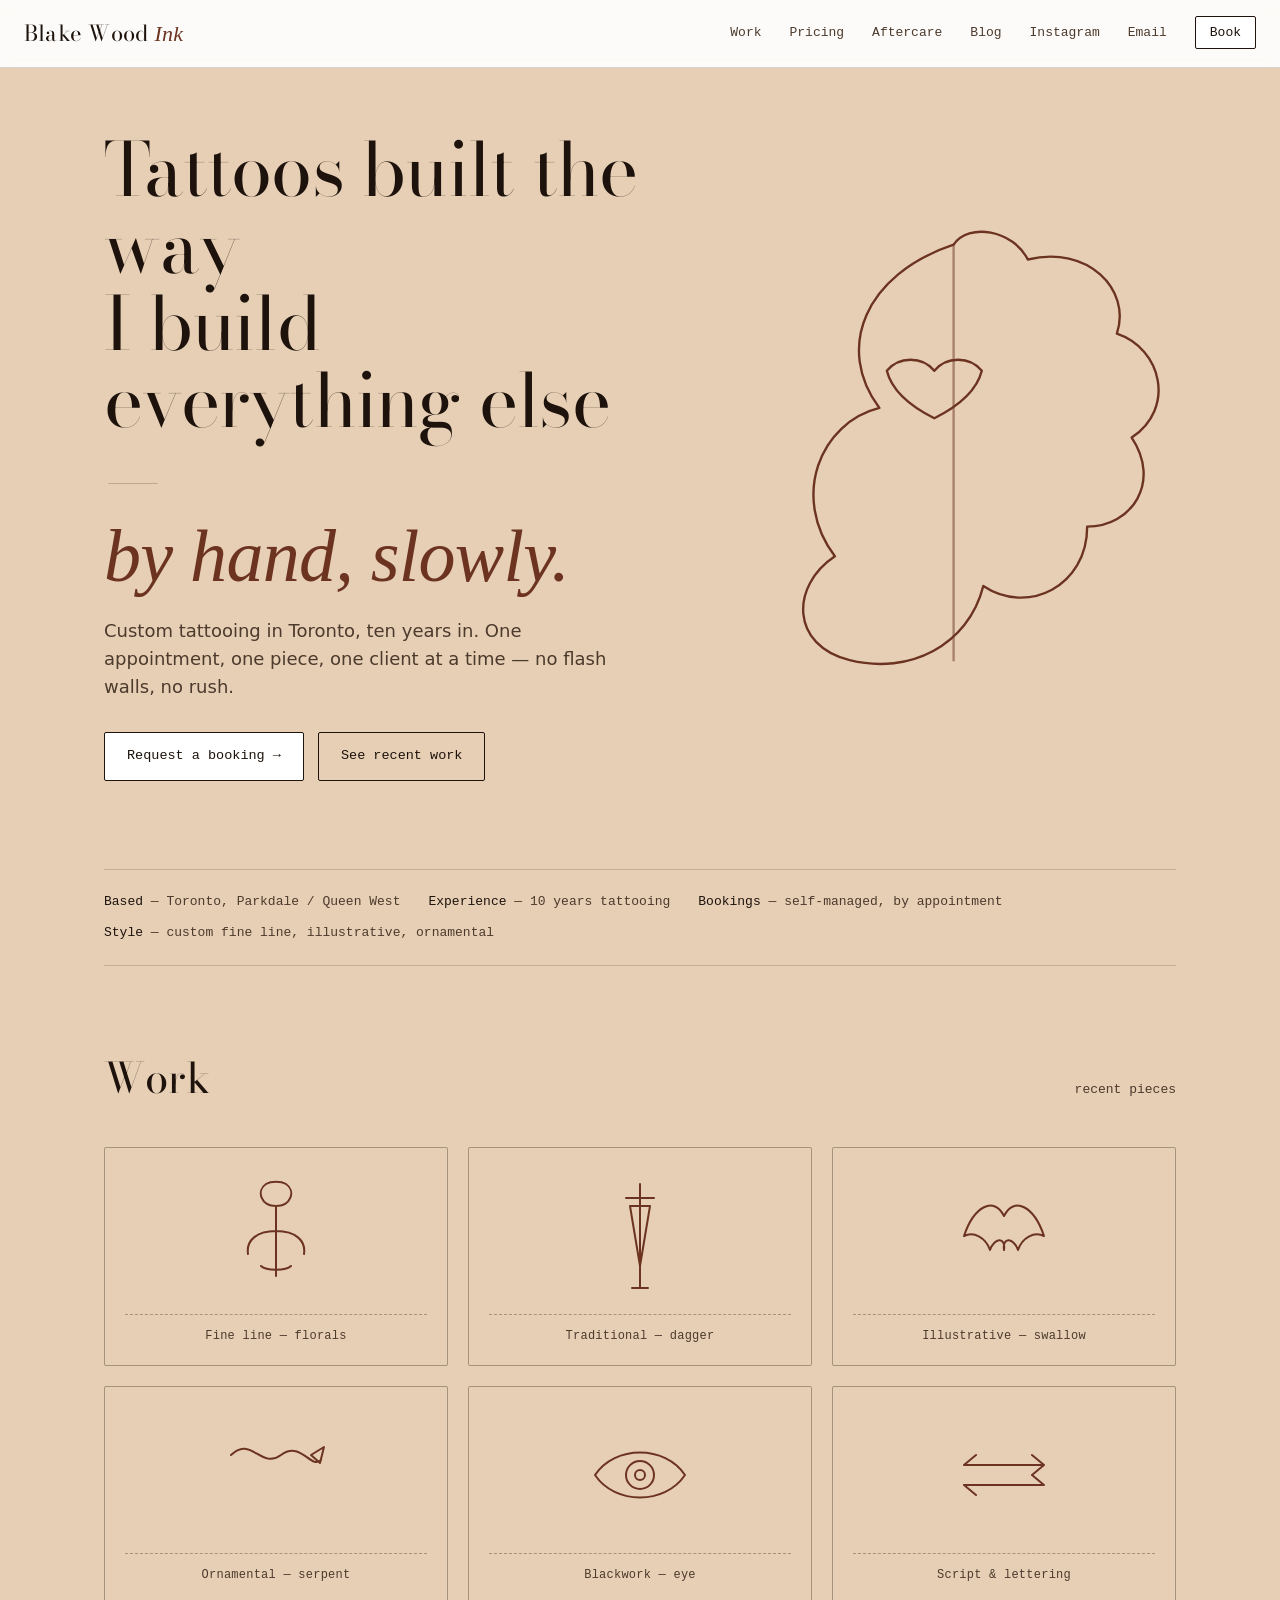
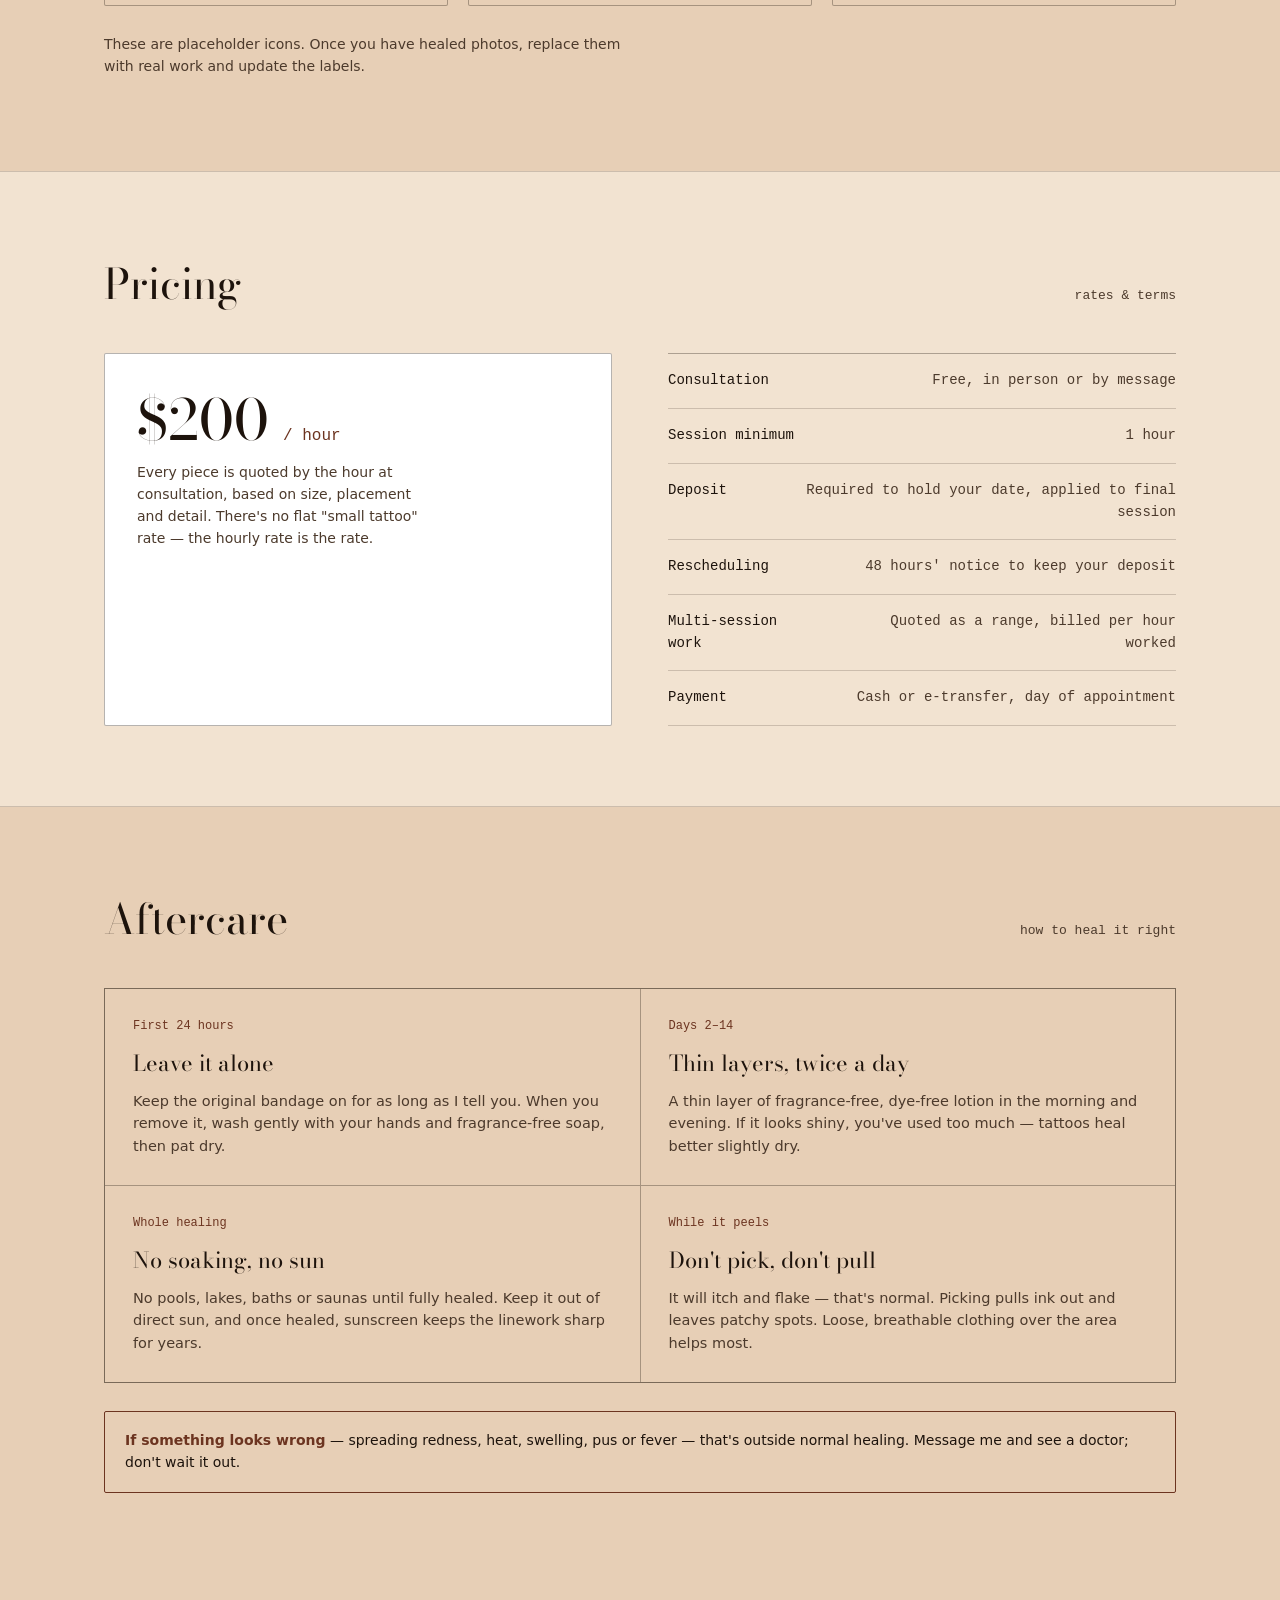
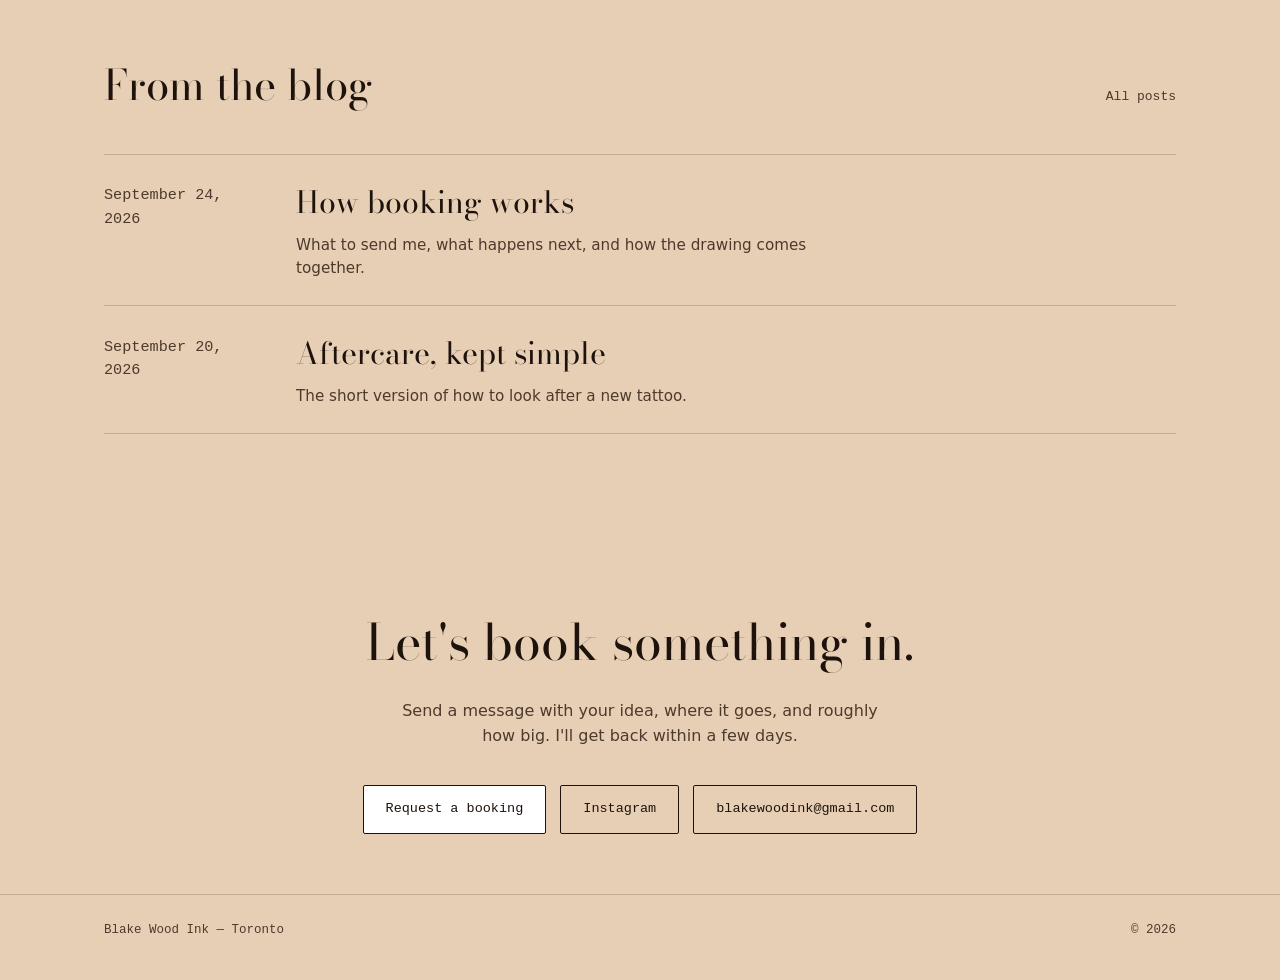
==== commit 158e3b5c: "Add files via upload" ====
--- a/index.html
+++ b/index.html
@@ -3,66 +3,220 @@
 <head>
   <meta charset="utf-8" />
   <meta name="viewport" content="width=device-width, initial-scale=1" />
-  <title>Blog | Blake Wood Ink</title>
-  <meta name="description" content="Notes from the studio: process, aftercare, flash and making." />
+  <title>Blake Wood Ink — Tattoo Artist, Toronto</title>
+  <meta name="description" content="Custom tattoos by appointment in Toronto. Ten years tattooing, custom work only." />
   <link rel="icon" href="/_assets/favicon.svg" type="image/svg+xml" />
-  <link href="https://fonts.googleapis.com/css2?family=Bodoni+Moda:opsz,wght@6..96,400;6..96,500&family=Hanken+Grotesk:wght@400;500&display=swap" rel="stylesheet" />
+  <link href="https://fonts.googleapis.com/css2?family=Bodoni+Moda:opsz,wght@6..96,400;6..96,500&family=IBM+Plex+Mono:wght@400;500&display=swap" rel="stylesheet" />
   <link rel="stylesheet" href="/_assets/style.css" />
 </head>
 <body>
   <a class="skip" href="#main">Skip to content</a>
 
   <header class="site-header">
-    <div class="wrap">
-      <a class="wordmark" href="/">Blake Wood Ink</a>
-      <nav class="nav" aria-label="Main">
-        <a href="/work.html">Work</a>
-        <a href="/blog/" aria-current="page">Blog</a>
-        <a href="/about.html">About</a>
-        <a href="/booking.html">Book</a>
+    <div class="nav">
+      <a class="wordmark" href="/">Blake Wood <em>Ink</em></a>
+      <nav>
+        <ul class="nav-links" id="navLinks">
+          <li><a href="#work">Work</a></li>
+          <li><a href="#pricing">Pricing</a></li>
+          <li><a href="#aftercare">Aftercare</a></li>
+          <li><a href="/blog/">Blog</a></li>
+          <li><a href="https://instagram.com/blakewoodink" target="_blank" rel="noopener">Instagram</a></li>
+          <li><a href="mailto:blakewoodink@gmail.com">Email</a></li>
+          <li><a class="book-link" href="/booking.html">Book</a></li>
+        </ul>
       </nav>
+      <button class="nav-toggle" id="navToggle" aria-label="Toggle menu" aria-expanded="false"><span></span><span></span><span></span></button>
     </div>
   </header>
 
   <main id="main">
-    <section class="page-intro wrap">
-      <h1>Blog</h1>
-      <p>Process, aftercare, new flash, and whatever else is on the bench.</p>
-    </section>
-
-    <section class="section wrap" style="padding-top: 3rem">
-      <ul class="posts">
-        <li>
-          <a href="how-booking-works.html">
-            <time datetime="2026-09-24">September 24, 2026</time>
-            <div>
-              <h3>How booking works</h3>
-              <p>What to send me, what happens next, and how the drawing comes together.</p>
-            </div>
-          </a>
-        </li>
-        <li>
-          <a href="aftercare.html">
-            <time datetime="2026-09-20">September 20, 2026</time>
-            <div>
-              <h3>Aftercare, kept simple</h3>
-              <p>The short version of how to look after a new tattoo.</p>
-            </div>
-          </a>
-        </li>
-      </ul>
+    <!-- HERO -->
+    <section class="hero">
+      <div class="wrap hero-grid">
+        <div>
+          <h1>Tattoos built the way<br>I build everything else —<br><span class="accent">by hand, slowly.</span></h1>
+          <p class="lede">Custom tattooing in Toronto, ten years in. One appointment, one piece, one client at a time — no flash walls, no rush.</p>
+          <div class="hero-cta">
+            <a class="btn btn-solid" href="/booking.html">Request a booking →</a>
+            <a class="btn btn-outline" href="#work">See recent work</a>
+          </div>
+        </div>
+        <div>
+          <svg class="hero-art" viewBox="0 0 300 320" xmlns="http://www.w3.org/2000/svg">
+            <path d="M150 20 C 90 40, 70 90, 100 130 C 60 140, 40 190, 70 230 C 40 250, 40 290, 80 300 C 120 310, 160 290, 170 250 C 200 270, 240 250, 240 210 C 270 210, 290 180, 270 150 C 300 130, 290 90, 260 80 C 270 50, 240 20, 200 30 C 190 10, 160 5, 150 20 Z"/>
+            <path d="M150 20 C 150 90, 150 200, 150 300" stroke-dasharray="4 10" opacity="0.5"/>
+            <path d="M105 105 c 8 -10 24 -10 32 0 c 8 -10 24 -10 32 0 c -4 16 -20 26 -32 32 c -12 -6 -28 -16 -32 -32 Z"/>
+          </svg>
+        </div>
+      </div>
+    </section>
+
+    <div class="wrap">
+      <div class="studio-note">
+        <span><b>Based</b> — Toronto, Parkdale / Queen West</span>
+        <span><b>Experience</b> — 10 years tattooing</span>
+        <span><b>Bookings</b> — self-managed, by appointment</span>
+        <span><b>Style</b> — custom fine line, illustrative, ornamental</span>
+      </div>
+    </div>
+
+    <!-- GALLERY -->
+    <section class="block" id="work">
+      <div class="wrap">
+        <div class="section-head">
+          <h2>Work</h2>
+          <span class="count">recent pieces</span>
+        </div>
+        <div class="gallery-grid">
+          <div class="plate">
+            <svg viewBox="0 0 120 120"><path d="M60 100 C60 70 60 55 60 30 M60 30 C45 30 40 15 50 8 C55 5 65 5 70 8 C80 15 75 30 60 30 Z M60 55 C40 55 30 65 32 78 M60 55 C80 55 90 65 88 78 M45 90 C50 95 70 95 75 90"/></svg>
+            <span class="plate-label">Fine line — florals</span>
+          </div>
+          <div class="plate">
+            <svg viewBox="0 0 120 120"><path d="M60 8 L60 90 M46 22 L74 22 M50 30 L70 30 L60 90 Z M60 90 L60 112 M52 112 L68 112"/></svg>
+            <span class="plate-label">Traditional — dagger</span>
+          </div>
+          <div class="plate">
+            <svg viewBox="0 0 120 120"><path d="M20 60 C30 30 50 20 60 40 C70 20 90 30 100 60 C90 55 78 62 74 74 C70 62 58 60 60 74 C62 60 50 62 46 74 C42 62 30 55 20 60 Z"/></svg>
+            <span class="plate-label">Illustrative — swallow</span>
+          </div>
+          <div class="plate">
+            <svg viewBox="0 0 120 120"><path d="M15 40 C35 20 45 55 65 40 C85 25 95 55 105 45 M95 40 L108 32 L104 48 Z"/></svg>
+            <span class="plate-label">Ornamental — serpent</span>
+          </div>
+          <div class="plate">
+            <svg viewBox="0 0 120 120"><path d="M15 60 C35 30 85 30 105 60 C85 90 35 90 15 60 Z M60 60 m-14 0 a14 14 0 1 0 28 0 a14 14 0 1 0 -28 0 M60 60 m-5 0 a5 5 0 1 0 10 0 a5 5 0 1 0 -10 0"/></svg>
+            <span class="plate-label">Blackwork — eye</span>
+          </div>
+          <div class="plate">
+            <svg viewBox="0 0 120 120"><path d="M20 50 L100 50 L88 40 M100 50 L88 60 M20 70 L100 70 L88 60 M20 70 L32 80 M20 50 L32 40"/></svg>
+            <span class="plate-label">Script &amp; lettering</span>
+          </div>
+        </div>
+        <p class="gallery-note">These are placeholder icons. Once you have healed photos, replace them with real work and update the labels.</p>
+      </div>
+    </section>
+
+    <!-- PRICING -->
+    <section class="block alt" id="pricing">
+      <div class="wrap">
+        <div class="section-head">
+          <h2>Pricing</h2>
+          <span class="count">rates &amp; terms</span>
+        </div>
+        <div class="price-panel">
+          <div class="rate-card">
+            <div class="rate">$200 <span>/ hour</span></div>
+            <p>Every piece is quoted by the hour at consultation, based on size, placement and detail. There's no flat "small tattoo" rate — the hourly rate is the rate.</p>
+          </div>
+          <div class="ledger">
+            <div class="ledger-row"><span class="item">Consultation</span><span class="detail">Free, in person or by message</span></div>
+            <div class="ledger-row"><span class="item">Session minimum</span><span class="detail">1 hour</span></div>
+            <div class="ledger-row"><span class="item">Deposit</span><span class="detail">Required to hold your date, applied to final session</span></div>
+            <div class="ledger-row"><span class="item">Rescheduling</span><span class="detail">48 hours' notice to keep your deposit</span></div>
+            <div class="ledger-row"><span class="item">Multi-session work</span><span class="detail">Quoted as a range, billed per hour worked</span></div>
+            <div class="ledger-row"><span class="item">Payment</span><span class="detail">Cash or e-transfer, day of appointment</span></div>
+          </div>
+        </div>
+      </div>
+    </section>
+
+    <!-- AFTERCARE -->
+    <section class="block" id="aftercare">
+      <div class="wrap">
+        <div class="section-head">
+          <h2>Aftercare</h2>
+          <span class="count">how to heal it right</span>
+        </div>
+        <div class="aftercare-list">
+          <div class="aftercare-item">
+            <span class="tag">First 24 hours</span>
+            <h3>Leave it alone</h3>
+            <p>Keep the original bandage on for as long as I tell you. When you remove it, wash gently with your hands and fragrance-free soap, then pat dry.</p>
+          </div>
+          <div class="aftercare-item">
+            <span class="tag">Days 2–14</span>
+            <h3>Thin layers, twice a day</h3>
+            <p>A thin layer of fragrance-free, dye-free lotion in the morning and evening. If it looks shiny, you've used too much — tattoos heal better slightly dry.</p>
+          </div>
+          <div class="aftercare-item">
+            <span class="tag">Whole healing</span>
+            <h3>No soaking, no sun</h3>
+            <p>No pools, lakes, baths or saunas until fully healed. Keep it out of direct sun, and once healed, sunscreen keeps the linework sharp for years.</p>
+          </div>
+          <div class="aftercare-item">
+            <span class="tag">While it peels</span>
+            <h3>Don't pick, don't pull</h3>
+            <p>It will itch and flake — that's normal. Picking pulls ink out and leaves patchy spots. Loose, breathable clothing over the area helps most.</p>
+          </div>
+        </div>
+        <div class="aftercare-flag"><b>If something looks wrong</b> — spreading redness, heat, swelling, pus or fever — that's outside normal healing. Message me and see a doctor; don't wait it out.</div>
+      </div>
+    </section>
+
+    <!-- BLOG -->
+    <section class="block" id="blog">
+      <div class="wrap">
+        <div class="section-head">
+          <h2>From the blog</h2>
+          <a href="/blog/" class="count">All posts</a>
+        </div>
+        <ul class="posts">
+          <li>
+            <a href="/blog/how-booking-works.html">
+              <time datetime="2026-09-24">September 24, 2026</time>
+              <div>
+                <h3>How booking works</h3>
+                <p>What to send me, what happens next, and how the drawing comes together.</p>
+              </div>
+            </a>
+          </li>
+          <li>
+            <a href="/blog/aftercare.html">
+              <time datetime="2026-09-20">September 20, 2026</time>
+              <div>
+                <h3>Aftercare, kept simple</h3>
+                <p>The short version of how to look after a new tattoo.</p>
+              </div>
+            </a>
+          </li>
+        </ul>
+      </div>
+    </section>
+
+    <!-- CONTACT -->
+    <section class="contact">
+      <div class="wrap">
+        <h2>Let's book something in.</h2>
+        <p>Send a message with your idea, where it goes, and roughly how big. I'll get back within a few days.</p>
+        <div class="contact-buttons">
+          <a class="btn btn-solid" href="/booking.html">Request a booking</a>
+          <a class="btn btn-outline" href="https://instagram.com/blakewoodink" target="_blank" rel="noopener">Instagram</a>
+          <a class="btn btn-outline" href="mailto:blakewoodink@gmail.com">blakewoodink@gmail.com</a>
+        </div>
+      </div>
     </section>
   </main>
 
   <footer class="site-footer">
     <div class="wrap">
-      <p>Blake Wood Ink, Toronto. By appointment only.</p>
-      <p>
-        <a href="https://instagram.com/blakewoodink">Instagram</a>
-        &nbsp;&nbsp;<a href="mailto:blakewoodink@gmail.com">Email</a>
-        &nbsp;&nbsp;© 2026
-      </p>
+      <span>Blake Wood Ink — Toronto</span>
+      <span>© <span id="year"></span></span>
     </div>
   </footer>
+
+  <script>
+    document.getElementById('year').textContent = new Date().getFullYear();
+    var toggle = document.getElementById('navToggle');
+    var links = document.getElementById('navLinks');
+    toggle.addEventListener('click', function(){
+      var open = links.classList.toggle('open');
+      toggle.setAttribute('aria-expanded', open ? 'true' : 'false');
+    });
+    links.querySelectorAll('a').forEach(function(a){
+      a.addEventListener('click', function(){ links.classList.remove('open'); toggle.setAttribute('aria-expanded','false'); });
+    });
+  </script>
 </body>
 </html>
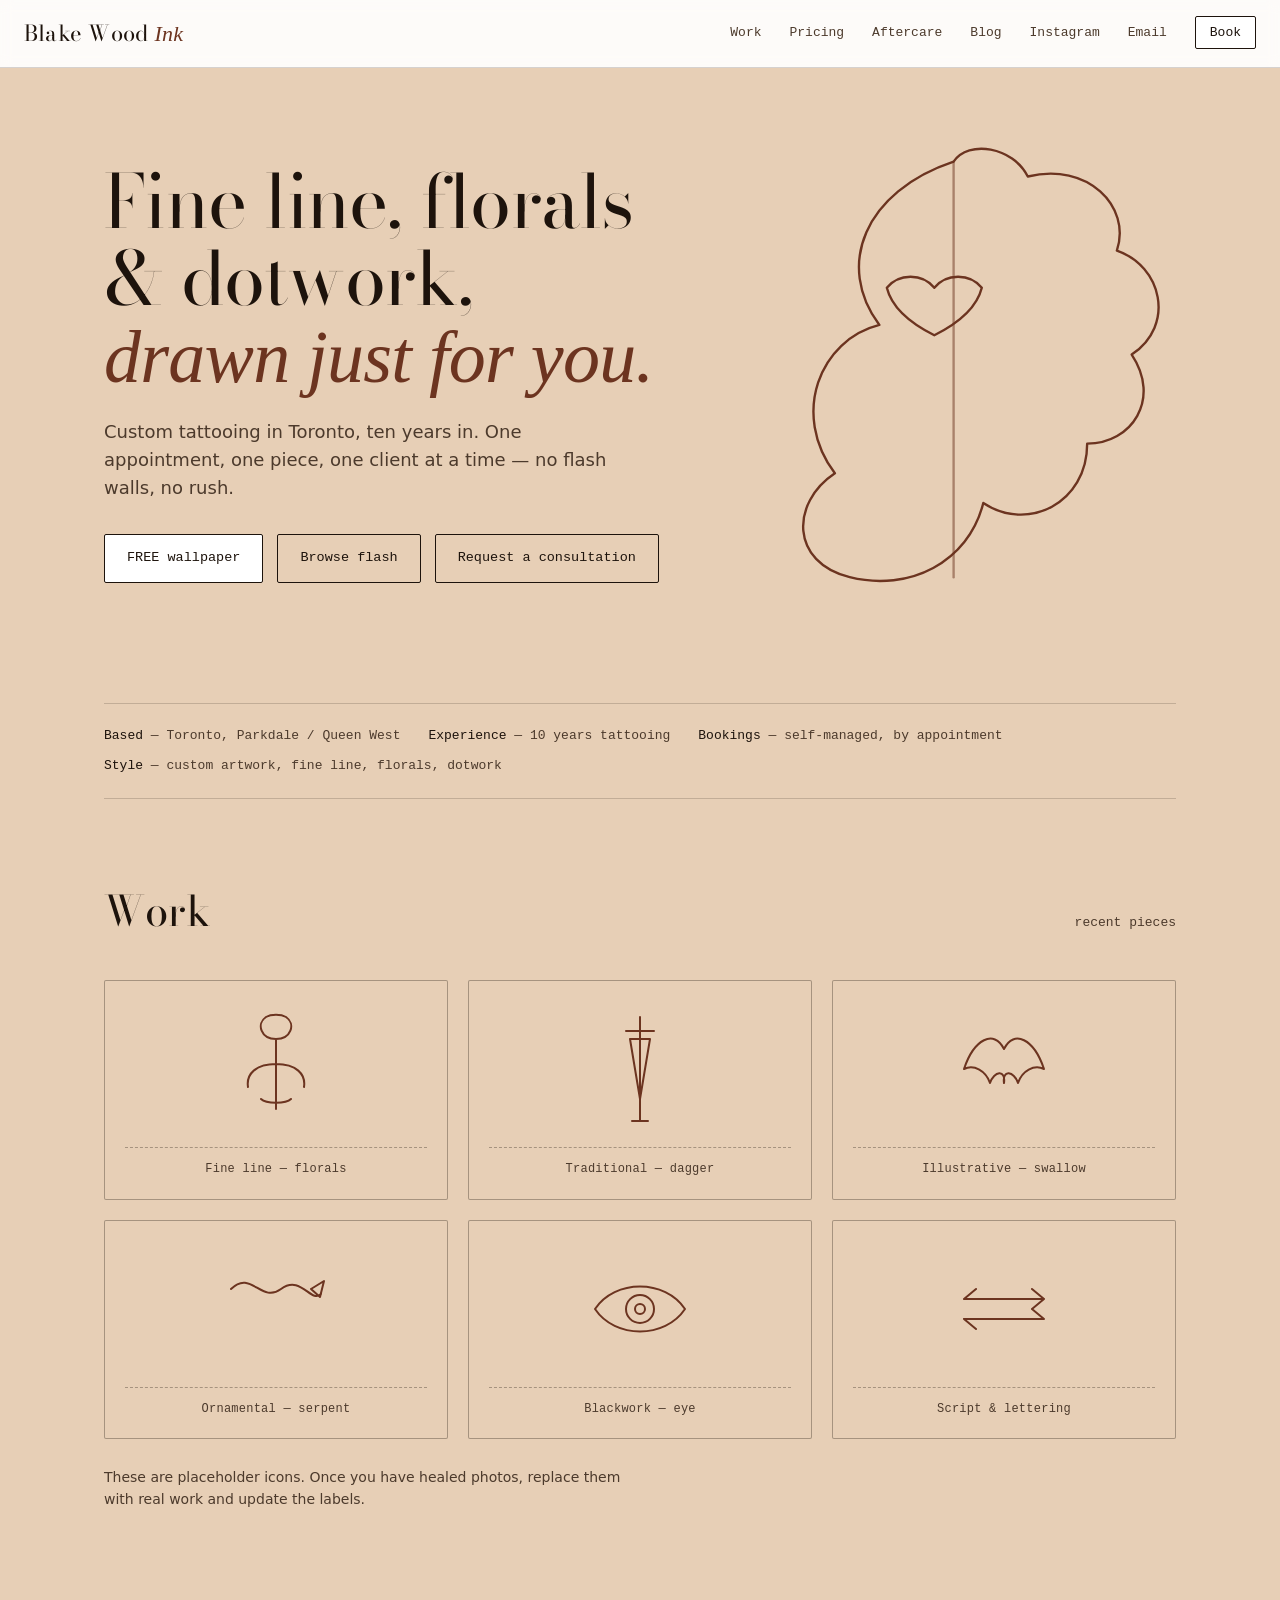
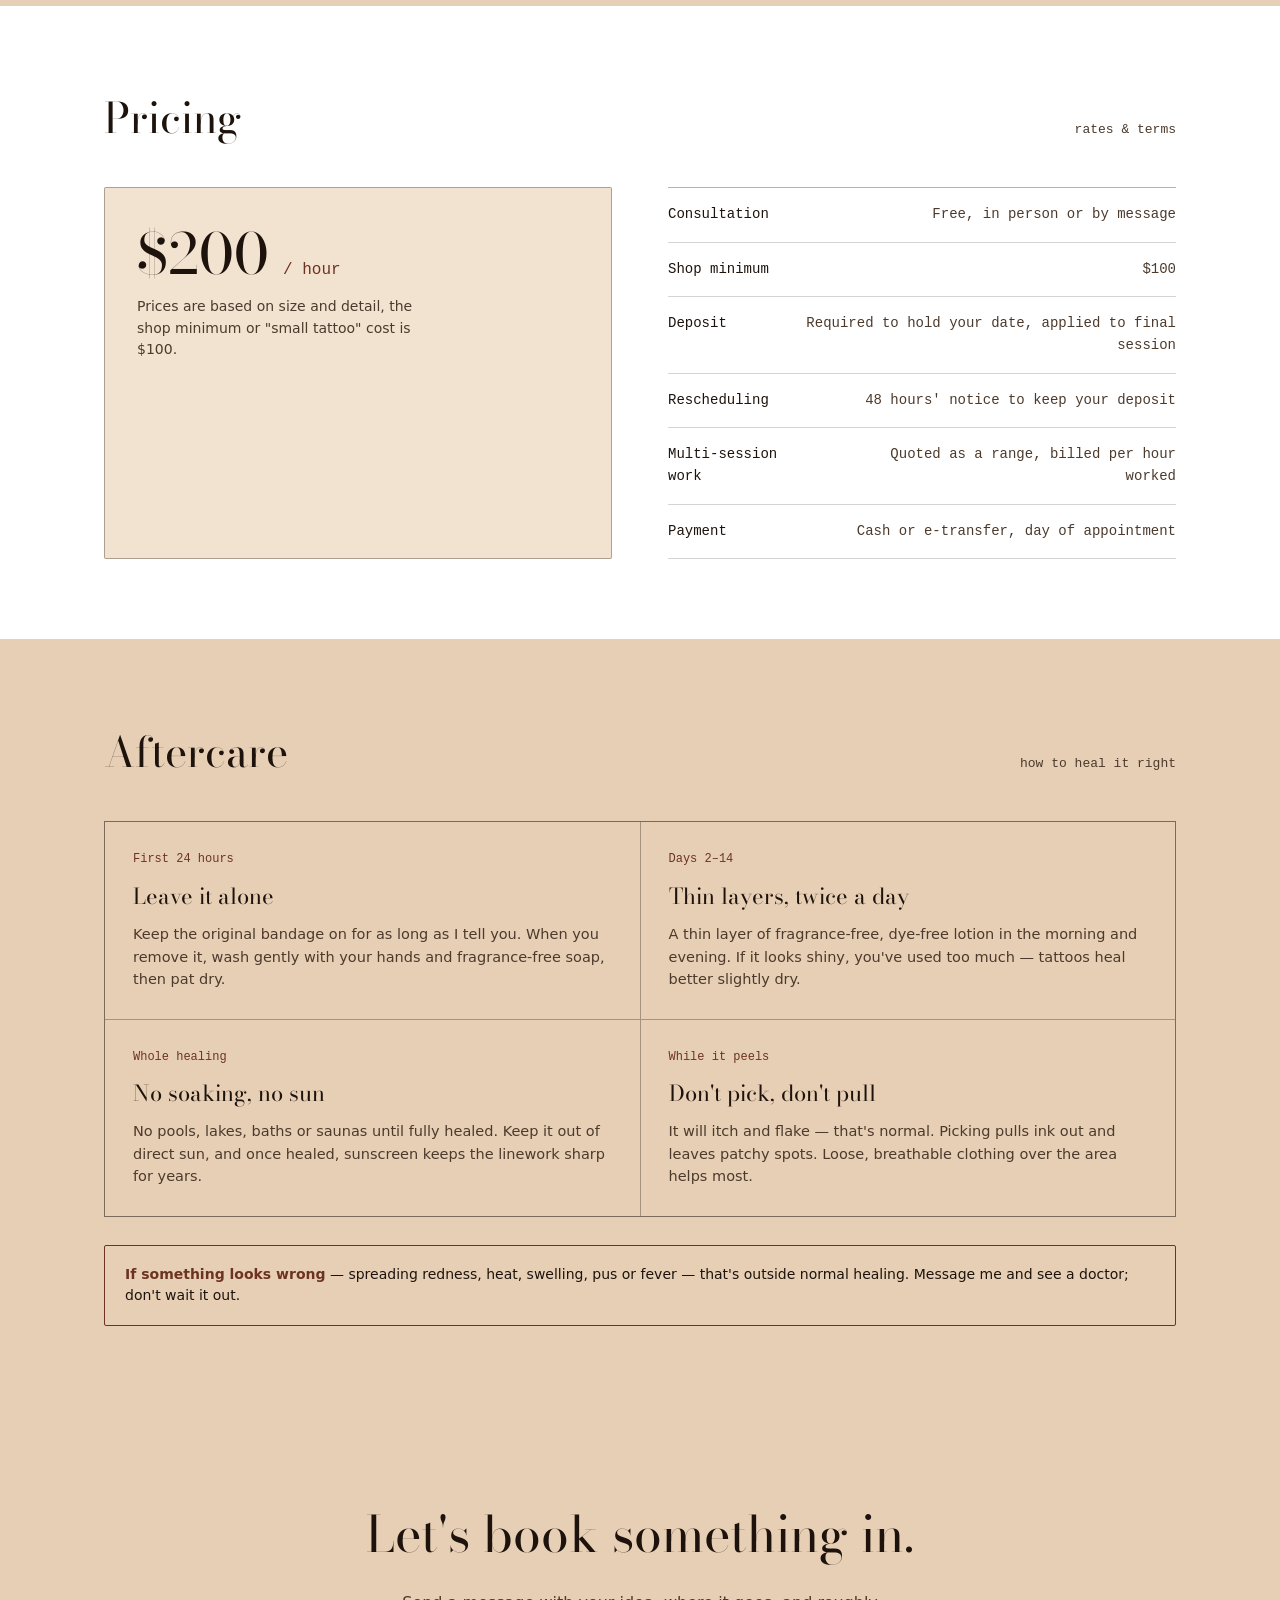
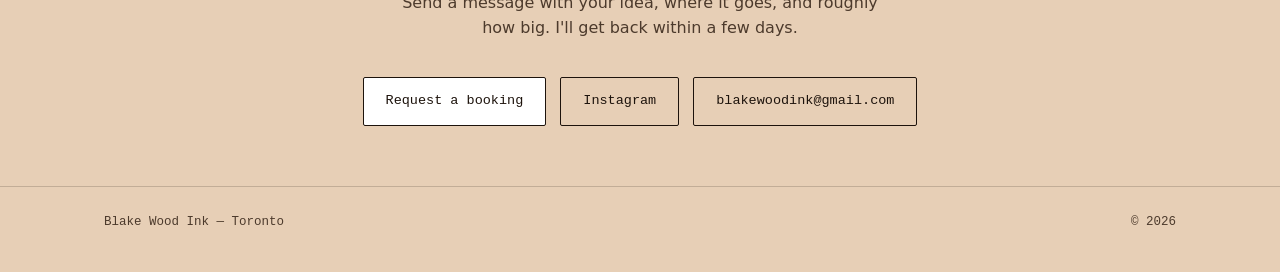
==== commit 927c8890: "Add files via upload" ====
--- a/index.html
+++ b/index.html
@@ -35,11 +35,12 @@
     <section class="hero">
       <div class="wrap hero-grid">
         <div>
-          <h1>Tattoos built the way<br>I build everything else —<br><span class="accent">by hand, slowly.</span></h1>
+          <h1>Fine line, florals<br>&amp; dotwork,<br><span class="accent">drawn just for you.</span></h1>
           <p class="lede">Custom tattooing in Toronto, ten years in. One appointment, one piece, one client at a time — no flash walls, no rush.</p>
           <div class="hero-cta">
-            <a class="btn btn-solid" href="/booking.html">Request a booking →</a>
-            <a class="btn btn-outline" href="#work">See recent work</a>
+            <a class="btn btn-solid" href="/blog/free-wallpaper.html">FREE wallpaper</a>
+            <a class="btn btn-outline" href="https://venue.ink/@blakewoodink" target="_blank" rel="noopener">Browse flash</a>
+            <a class="btn btn-outline" href="/booking.html">Request a consultation</a>
           </div>
         </div>
         <div>
@@ -57,7 +58,7 @@
         <span><b>Based</b> — Toronto, Parkdale / Queen West</span>
         <span><b>Experience</b> — 10 years tattooing</span>
         <span><b>Bookings</b> — self-managed, by appointment</span>
-        <span><b>Style</b> — custom fine line, illustrative, ornamental</span>
+        <span><b>Style</b> — custom artwork, fine line, florals, dotwork</span>
       </div>
     </div>
 
@@ -108,11 +109,11 @@
         <div class="price-panel">
           <div class="rate-card">
             <div class="rate">$200 <span>/ hour</span></div>
-            <p>Every piece is quoted by the hour at consultation, based on size, placement and detail. There's no flat "small tattoo" rate — the hourly rate is the rate.</p>
+            <p>Prices are based on size and detail, the shop minimum or "small tattoo" cost is $100.</p>
           </div>
           <div class="ledger">
             <div class="ledger-row"><span class="item">Consultation</span><span class="detail">Free, in person or by message</span></div>
-            <div class="ledger-row"><span class="item">Session minimum</span><span class="detail">1 hour</span></div>
+            <div class="ledger-row"><span class="item">Shop minimum</span><span class="detail">$100</span></div>
             <div class="ledger-row"><span class="item">Deposit</span><span class="detail">Required to hold your date, applied to final session</span></div>
             <div class="ledger-row"><span class="item">Rescheduling</span><span class="detail">48 hours' notice to keep your deposit</span></div>
             <div class="ledger-row"><span class="item">Multi-session work</span><span class="detail">Quoted as a range, billed per hour worked</span></div>
@@ -155,36 +156,6 @@
       </div>
     </section>
 
-    <!-- BLOG -->
-    <section class="block" id="blog">
-      <div class="wrap">
-        <div class="section-head">
-          <h2>From the blog</h2>
-          <a href="/blog/" class="count">All posts</a>
-        </div>
-        <ul class="posts">
-          <li>
-            <a href="/blog/how-booking-works.html">
-              <time datetime="2026-09-24">September 24, 2026</time>
-              <div>
-                <h3>How booking works</h3>
-                <p>What to send me, what happens next, and how the drawing comes together.</p>
-              </div>
-            </a>
-          </li>
-          <li>
-            <a href="/blog/aftercare.html">
-              <time datetime="2026-09-20">September 20, 2026</time>
-              <div>
-                <h3>Aftercare, kept simple</h3>
-                <p>The short version of how to look after a new tattoo.</p>
-              </div>
-            </a>
-          </li>
-        </ul>
-      </div>
-    </section>
-
     <!-- CONTACT -->
     <section class="contact">
       <div class="wrap">
--- a/_assets/style.css
+++ b/_assets/style.css
@@ -306,6 +306,12 @@
 
 section.block { padding: 80px 0; }
 section.block.alt { background: var(--bg-soft); border-top: 1px solid var(--line); border-bottom: 1px solid var(--line); }
+#pricing.block.alt { background: #ffffff; }
+#pricing .rate-card { background: var(--bg-soft); }
+@media (prefers-color-scheme: dark) {
+  :root:not([data-theme="light"]) #pricing.block.alt { background: var(--bg-soft); }
+  :root:not([data-theme="light"]) #pricing .rate-card { background: var(--bg); }
+}
 
 /* Gallery -------------------------------------------------------- */
 .gallery-grid {
@@ -517,6 +523,18 @@
   font-size: 0.95rem;
 }
 
+/* Blog article ---------------------------------------------------- */
+.article { max-width: 720px; padding-top: 64px; padding-bottom: 64px; }
+.article h1 { font-family: var(--font-display); font-weight: 400; font-size: clamp(34px, 5vw, 54px); line-height: 1.08; margin: 0 0 12px; }
+.article .meta { font-family: var(--font-mono); font-size: 13px; color: var(--ink-soft); margin: 0 0 36px; }
+.article .body h2 { font-family: var(--font-display); font-weight: 400; font-size: 26px; margin: 36px 0 10px; }
+.article .body p, .article .body li { color: var(--ink-soft); font-size: 17px; }
+.article .body blockquote { border-left: 2px solid var(--accent); margin: 28px 0; padding: 4px 0 4px 20px; font-family: var(--font-display); font-size: 22px; color: var(--ink); }
+.article .back { display: inline-block; margin-top: 40px; font-family: var(--font-mono); font-size: 13px; color: var(--accent); }
+.wallpaper-preview { max-width: 320px; width: 100%; margin: 24px 0; border: 1px solid var(--line-strong); border-radius: var(--radius); }
+.page-intro { padding-top: 64px; }
+.page-intro h1 { font-family: var(--font-display); font-weight: 400; font-size: clamp(34px, 5vw, 54px); margin: 0 0 12px; }
+
 /* Contact / Footer ------------------------------------------------ */
 .contact {
   padding: 90px 0 60px;
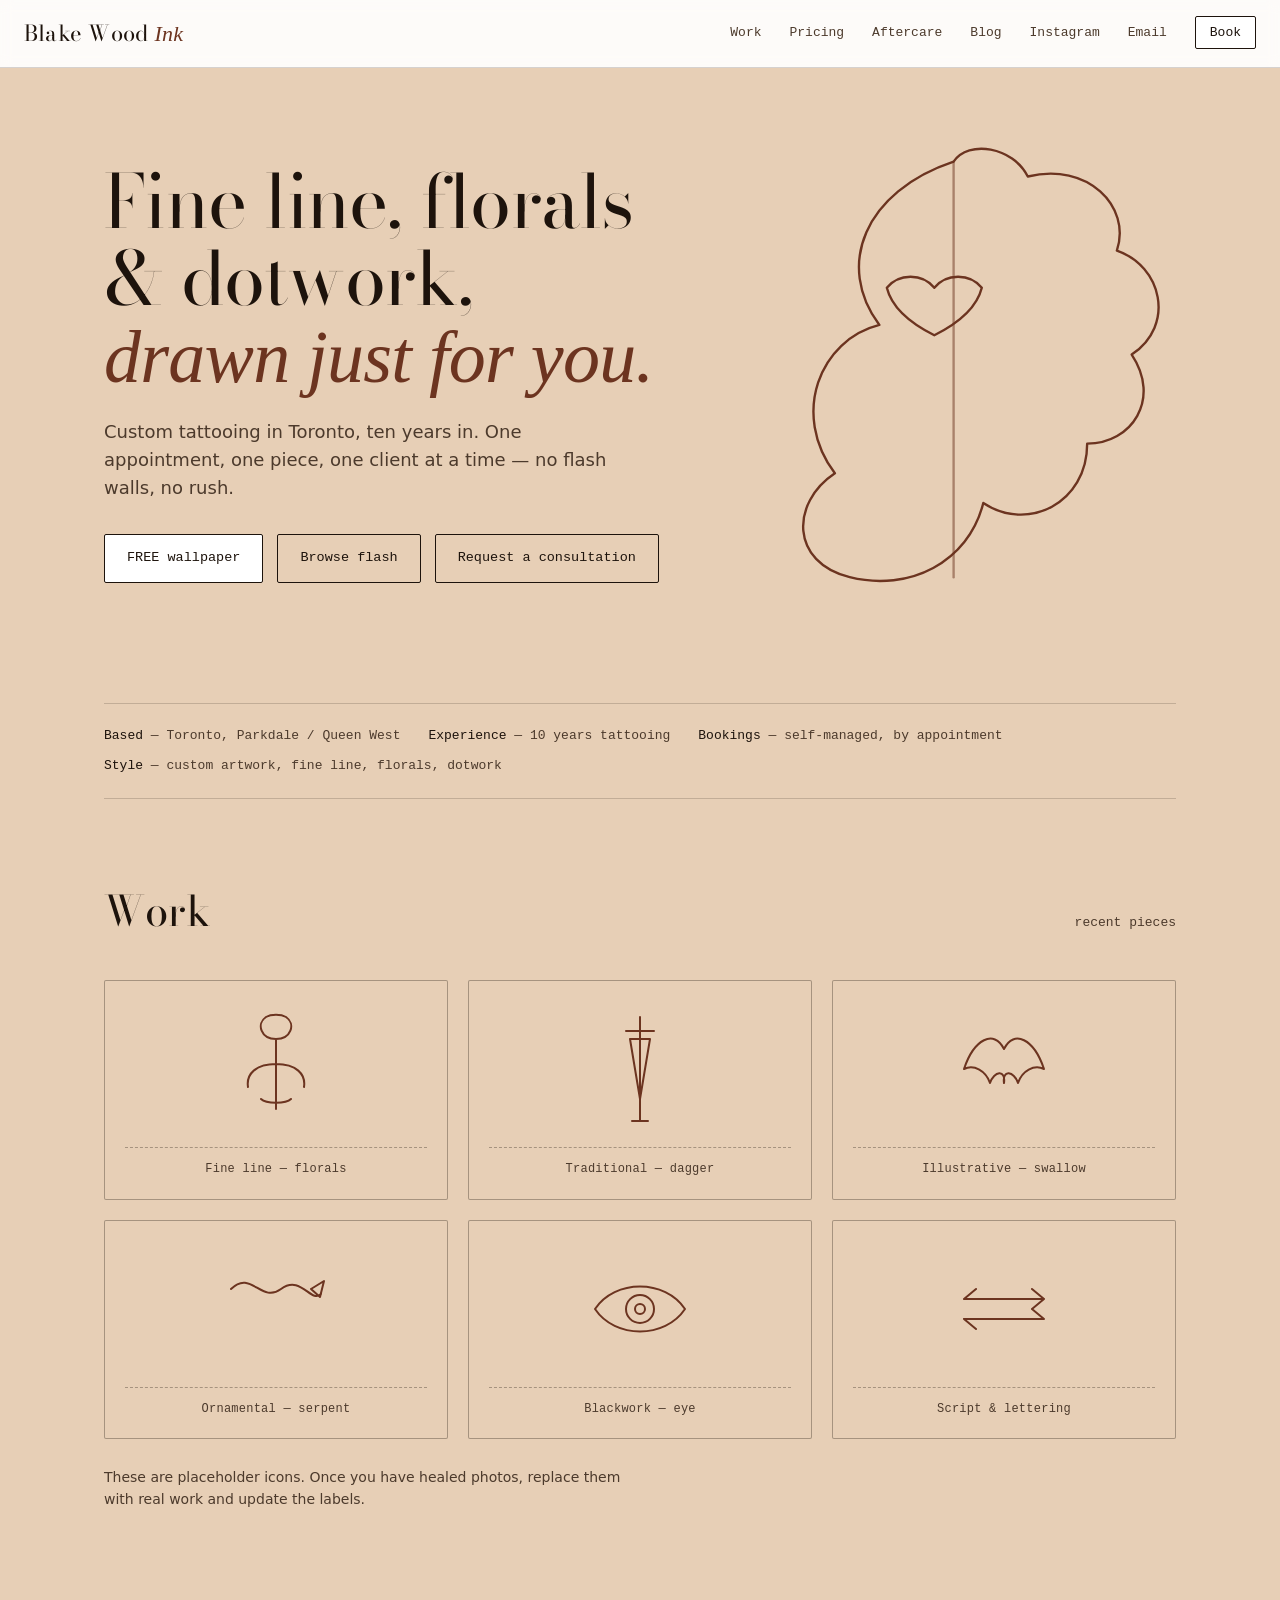
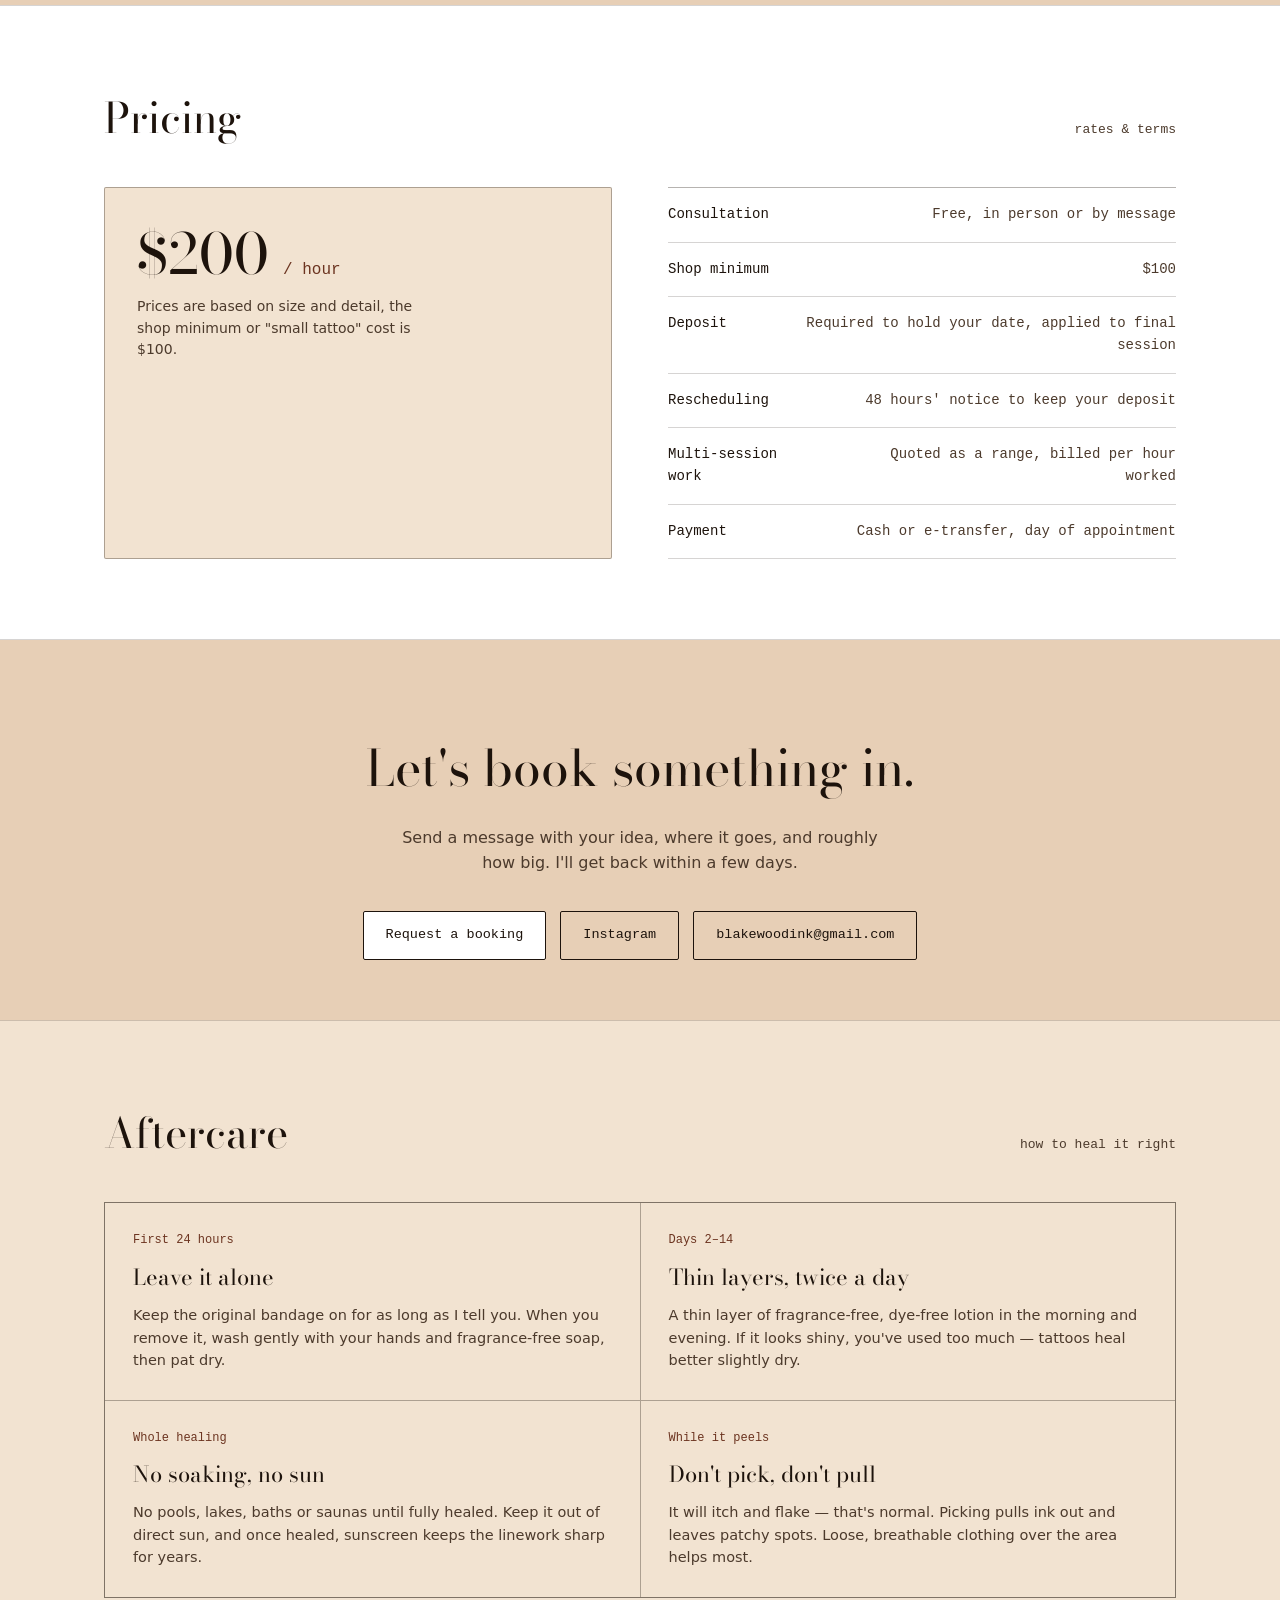
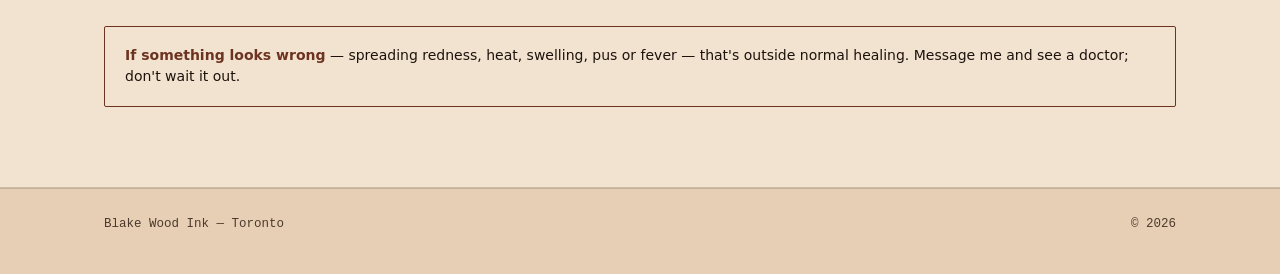
==== commit 1c5cc386: "Add files via upload" ====
--- a/index.html
+++ b/index.html
@@ -123,8 +123,21 @@
       </div>
     </section>
 
+    <!-- CONTACT -->
+    <section class="contact">
+      <div class="wrap">
+        <h2>Let's book something in.</h2>
+        <p>Send a message with your idea, where it goes, and roughly how big. I'll get back within a few days.</p>
+        <div class="contact-buttons">
+          <a class="btn btn-solid" href="/booking.html">Request a booking</a>
+          <a class="btn btn-outline" href="https://instagram.com/blakewoodink" target="_blank" rel="noopener">Instagram</a>
+          <a class="btn btn-outline" href="mailto:blakewoodink@gmail.com">blakewoodink@gmail.com</a>
+        </div>
+      </div>
+    </section>
+
     <!-- AFTERCARE -->
-    <section class="block" id="aftercare">
+    <section class="block alt" id="aftercare">
       <div class="wrap">
         <div class="section-head">
           <h2>Aftercare</h2>
@@ -155,19 +168,6 @@
         <div class="aftercare-flag"><b>If something looks wrong</b> — spreading redness, heat, swelling, pus or fever — that's outside normal healing. Message me and see a doctor; don't wait it out.</div>
       </div>
     </section>
-
-    <!-- CONTACT -->
-    <section class="contact">
-      <div class="wrap">
-        <h2>Let's book something in.</h2>
-        <p>Send a message with your idea, where it goes, and roughly how big. I'll get back within a few days.</p>
-        <div class="contact-buttons">
-          <a class="btn btn-solid" href="/booking.html">Request a booking</a>
-          <a class="btn btn-outline" href="https://instagram.com/blakewoodink" target="_blank" rel="noopener">Instagram</a>
-          <a class="btn btn-outline" href="mailto:blakewoodink@gmail.com">blakewoodink@gmail.com</a>
-        </div>
-      </div>
-    </section>
   </main>
 
   <footer class="site-footer">
